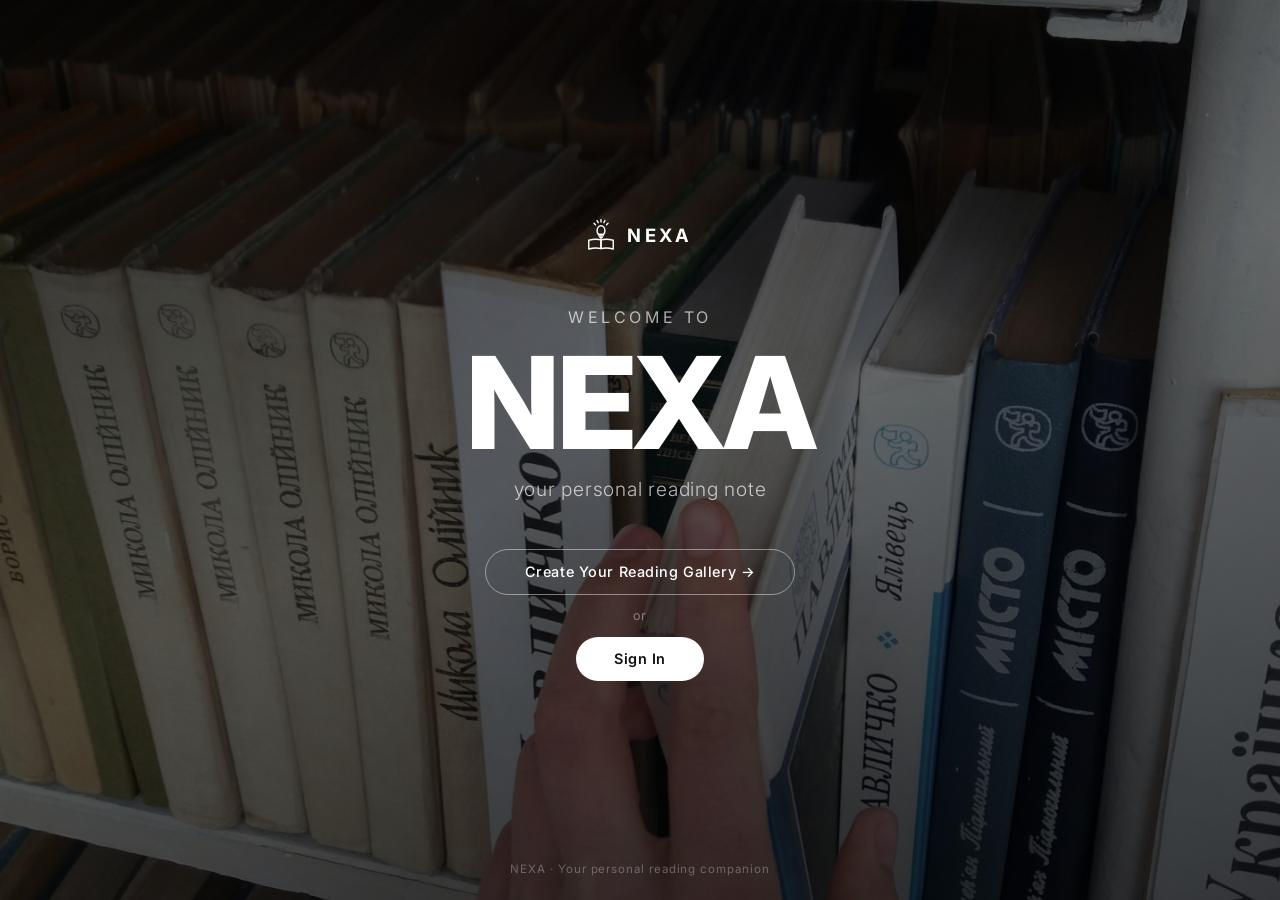
==== index.html @ 1bd80262 "Add files via upload" ====
<!DOCTYPE html>
<html lang="en">
<head>
  <meta charset="UTF-8">
  <meta name="viewport" content="width=device-width, initial-scale=1.0">
  <title>NEXA — Your Personal Reading Note</title>
  <link rel="preconnect" href="https://fonts.googleapis.com">
  <link rel="preconnect" href="https://fonts.gstatic.com" crossorigin>
  <link href="https://fonts.googleapis.com/css2?family=Inter:wght@300;400;500;600;700;800&family=Noto+Sans+SC:wght@300;400;500;700&display=swap" rel="stylesheet">
  <link rel="stylesheet" href="landing.css">
</head>
<body class="landing-page">

  <!-- Background -->
  <div class="l-bg">
    <img src="bookshelf.jpg" alt="" class="l-bg-img" onerror="this.style.display='none'">
    <div class="l-bg-overlay"></div>
  </div>

  <!-- Content -->
  <div class="l-content">

    <!-- Logo -->
    <div class="l-logo">
      <svg width="28" height="32" viewBox="0 0 32 36" fill="none" stroke="currentColor" stroke-width="1.6" stroke-linecap="round" stroke-linejoin="round">
        <line x1="16" y1="0.5" x2="16" y2="3"/>
        <line x1="20.5" y1="1.5" x2="19.2" y2="3.8"/>
        <line x1="11.5" y1="1.5" x2="12.8" y2="3.8"/>
        <line x1="24" y1="4.5" x2="22.3" y2="6.2"/>
        <line x1="8" y1="4.5" x2="9.7" y2="6.2"/>
        <path d="M11.5 13.5 C11.5 10 13.5 7.5 16 7.5 C18.5 7.5 20.5 10 20.5 13.5 C20.5 15.2 19.6 16.6 18.8 17.5 L13.2 17.5 C12.4 16.6 11.5 15.2 11.5 13.5 Z"/>
        <line x1="13" y1="17.5" x2="19" y2="17.5"/>
        <line x1="13.5" y1="19" x2="18.5" y2="19"/>
        <line x1="14.5" y1="20.5" x2="17.5" y2="20.5"/>
        <line x1="16" y1="20.5" x2="16" y2="23.5"/>
        <path d="M16 23.5 C13 22.8 7.5 22.5 2 24 L2 34 C7.5 32.5 13 32.8 16 33.5 Z"/>
        <path d="M16 23.5 C19 22.8 24.5 22.5 30 24 L30 34 C24.5 32.5 19 32.8 16 33.5 Z"/>
      </svg>
      <span class="l-logo-text">NEXA</span>
    </div>

    <!-- Hero -->
    <div class="l-hero">
      <p class="l-welcome">Welcome to</p>
      <h1 class="l-title">NEXA</h1>
      <p class="l-tagline">your personal reading note</p>
    </div>

    <!-- CTA -->
    <div class="l-cta">
      <a href="signup.html" class="l-btn-secondary">Create Your Reading Gallery →</a>
      <span class="l-divider">or</span>
      <a href="login.html" class="l-btn-primary">Sign In</a>
    </div>

  </div>

  <!-- Footer -->
  <p class="l-footer">NEXA · Your personal reading companion</p>

</body>
</html>
---- landing.css ----
/* ── Landing page ─────────────────────────────────────────────────────────── */

*, *::before, *::after { box-sizing: border-box; margin: 0; padding: 0; }

body.landing-page {
  font-family: 'Inter', 'Noto Sans SC', -apple-system, BlinkMacSystemFont, sans-serif;
  min-height: 100dvh;
  background: #0a0a0a;
  overflow-x: hidden;
}

/* ── Background ─────────────────────────────────────────────────────────────── */
.l-bg {
  position: fixed; inset: 0; z-index: 0;
  overflow: hidden;
}
.l-bg-img {
  width: 100%; height: 100%;
  object-fit: cover;
  transform-origin: center center;
  animation: kenBurns 24s ease-out both;
}
.l-bg-overlay {
  position: absolute; inset: 0;
  background: linear-gradient(
    160deg,
    rgba(0,0,0,.72) 0%,
    rgba(0,0,0,.55) 50%,
    rgba(0,0,0,.75) 100%
  );
}

@keyframes kenBurns {
  from { transform: scale(1); }
  to   { transform: scale(1.08); }
}

/* ── Content wrapper ─────────────────────────────────────────────────────── */
.l-content {
  position: relative; z-index: 1;
  min-height: 100dvh;
  display: flex;
  flex-direction: column;
  align-items: center;
  justify-content: center;
  padding: 2rem 1.5rem;
  text-align: center;
  color: #fff;
}

/* ── Logo ─────────────────────────────────────────────────────────────────── */
.l-logo {
  display: flex;
  align-items: center;
  gap: .75rem;
  margin-bottom: 3.5rem;
  opacity: 0;
  animation: fadeUp .7s ease both;
  animation-delay: .1s;
}
.l-logo svg { color: #fff; }
.l-logo-text {
  font-size: 1.15rem;
  font-weight: 700;
  letter-spacing: .18em;
  text-transform: uppercase;
  color: #fff;
}

/* ── Hero text ───────────────────────────────────────────────────────────── */
.l-hero { margin-bottom: 3rem; }

.l-welcome {
  font-size: clamp(.8rem, 2vw, 1rem);
  font-weight: 400;
  letter-spacing: .22em;
  text-transform: uppercase;
  color: rgba(255,255,255,.65);
  margin-bottom: .75rem;
  opacity: 0;
  animation: fadeUp .8s ease both;
  animation-delay: .45s;
}

.l-title {
  font-size: clamp(3.5rem, 12vw, 8rem);
  font-weight: 800;
  letter-spacing: -.02em;
  line-height: 1;
  color: #fff;
  margin-bottom: .6rem;
  opacity: 0;
  animation: fadeUp .9s ease both;
  animation-delay: .9s;
}

.l-tagline {
  font-size: clamp(.9rem, 2.5vw, 1.2rem);
  font-weight: 300;
  color: rgba(255,255,255,.7);
  letter-spacing: .04em;
  opacity: 0;
  animation: fadeUp .8s ease both;
  animation-delay: 1.4s;
}

/* ── CTA buttons ─────────────────────────────────────────────────────────── */
.l-cta {
  display: flex;
  flex-direction: column;
  align-items: center;
  gap: .85rem;
  opacity: 0;
  animation: fadeUp .8s ease both;
  animation-delay: 1.9s;
}

.l-btn-primary {
  display: inline-block;
  padding: .85rem 2.4rem;
  background: #fff;
  color: #111;
  font-size: .9rem;
  font-weight: 600;
  letter-spacing: .04em;
  text-decoration: none;
  border-radius: 999px;
  border: none;
  cursor: pointer;
  transition: background .2s, transform .15s;
}
.l-btn-primary:hover {
  background: #e8e8e8;
  transform: translateY(-2px);
}

.l-btn-secondary {
  display: inline-block;
  padding: .85rem 2.4rem;
  background: transparent;
  color: #fff;
  font-size: .9rem;
  font-weight: 500;
  letter-spacing: .04em;
  text-decoration: none;
  border-radius: 999px;
  border: 1.5px solid rgba(255,255,255,.45);
  cursor: pointer;
  transition: border-color .2s, background .2s, transform .15s;
}
.l-btn-secondary:hover {
  border-color: rgba(255,255,255,.85);
  background: rgba(255,255,255,.08);
  transform: translateY(-2px);
}

.l-divider {
  color: rgba(255,255,255,.4);
  font-size: .78rem;
  letter-spacing: .1em;
}

/* ── Footer ──────────────────────────────────────────────────────────────── */
.l-footer {
  position: fixed;
  bottom: 1.5rem;
  left: 0; right: 0;
  text-align: center;
  color: rgba(255,255,255,.3);
  font-size: .72rem;
  letter-spacing: .08em;
  z-index: 1;
  opacity: 0;
  animation: fadeIn .6s ease both;
  animation-delay: 2.6s;
}

/* ── Auth pages ──────────────────────────────────────────────────────────── */
body.auth-page {
  font-family: 'Inter', 'Noto Sans SC', -apple-system, BlinkMacSystemFont, sans-serif;
  min-height: 100dvh;
  background: #0a0a0a;
  display: flex;
  align-items: center;
  justify-content: center;
  padding: 2rem 1rem;
}
body.auth-page .l-bg { position: fixed; inset: 0; z-index: 0; }

.auth-card {
  position: relative; z-index: 1;
  background: rgba(255,255,255,.06);
  backdrop-filter: blur(20px);
  -webkit-backdrop-filter: blur(20px);
  border: 1px solid rgba(255,255,255,.12);
  border-radius: 1.25rem;
  padding: 2.5rem 2rem;
  width: 100%;
  max-width: 400px;
  color: #fff;
  opacity: 0;
  animation: fadeUp .6s ease both;
  animation-delay: .1s;
}

.auth-logo {
  display: flex;
  align-items: center;
  gap: .6rem;
  margin-bottom: 1.75rem;
}
.auth-logo-text {
  font-size: 1rem;
  font-weight: 700;
  letter-spacing: .18em;
  text-transform: uppercase;
}
.auth-back {
  display: inline-flex;
  align-items: center;
  gap: .35rem;
  color: rgba(255,255,255,.5);
  font-size: .78rem;
  text-decoration: none;
  margin-bottom: 1.75rem;
  transition: color .2s;
}
.auth-back:hover { color: rgba(255,255,255,.9); }

.auth-title {
  font-size: 1.55rem;
  font-weight: 700;
  margin-bottom: .4rem;
  letter-spacing: -.02em;
}
.auth-sub {
  font-size: .85rem;
  color: rgba(255,255,255,.5);
  margin-bottom: 2rem;
  line-height: 1.5;
}

.auth-form { display: flex; flex-direction: column; gap: 1rem; }

.auth-field label {
  display: block;
  font-size: .75rem;
  font-weight: 600;
  letter-spacing: .08em;
  text-transform: uppercase;
  color: rgba(255,255,255,.5);
  margin-bottom: .4rem;
}
.auth-field input {
  width: 100%;
  padding: .75rem 1rem;
  background: rgba(255,255,255,.07);
  border: 1px solid rgba(255,255,255,.14);
  border-radius: .6rem;
  color: #fff;
  font-size: .9rem;
  font-family: inherit;
  outline: none;
  transition: border-color .2s, background .2s;
}
.auth-field input:focus {
  border-color: rgba(255,255,255,.45);
  background: rgba(255,255,255,.1);
}
.auth-field input::placeholder { color: rgba(255,255,255,.25); }

.auth-error {
  font-size: .82rem;
  color: #f87171;
  min-height: 1.2em;
  margin-top: -.25rem;
}

.auth-submit {
  width: 100%;
  padding: .85rem;
  margin-top: .5rem;
  background: #fff;
  color: #111;
  font-size: .9rem;
  font-weight: 700;
  letter-spacing: .04em;
  border: none;
  border-radius: .6rem;
  cursor: pointer;
  transition: background .2s, transform .15s;
}
.auth-submit:hover:not(:disabled) { background: #e8e8e8; transform: translateY(-1px); }
.auth-submit:disabled { opacity: .5; cursor: not-allowed; }

.auth-switch {
  text-align: center;
  font-size: .82rem;
  color: rgba(255,255,255,.45);
  margin-top: 1rem;
}
.auth-switch a {
  color: rgba(255,255,255,.9);
  text-decoration: none;
  font-weight: 600;
}
.auth-switch a:hover { text-decoration: underline; }

/* ── Shared animations ───────────────────────────────────────────────────── */
@keyframes fadeUp {
  from { opacity: 0; transform: translateY(22px); }
  to   { opacity: 1; transform: translateY(0); }
}
@keyframes fadeIn {
  from { opacity: 0; }
  to   { opacity: 1; }
}

/* ── Responsive ──────────────────────────────────────────────────────────── */
@media (max-width: 480px) {
  .l-content { padding: 1.5rem 1.25rem; }
  .l-logo { margin-bottom: 2.5rem; }
  .l-hero { margin-bottom: 2rem; }
  .l-cta { width: 100%; }
  .l-btn-primary, .l-btn-secondary { width: 100%; text-align: center; padding: .8rem 1.5rem; }
  .auth-card { padding: 1.75rem 1.25rem; margin: 0 .5rem; }
  .auth-title { font-size: 1.35rem; }
  .auth-field input { font-size: .875rem; padding: .7rem .875rem; }
  .auth-submit { padding: .8rem; font-size: .875rem; }
}

@media (max-width: 360px) {
  .auth-card { padding: 1.5rem 1rem; margin: 0 .25rem; }
  .l-title { font-size: clamp(3rem, 18vw, 4rem); }
}
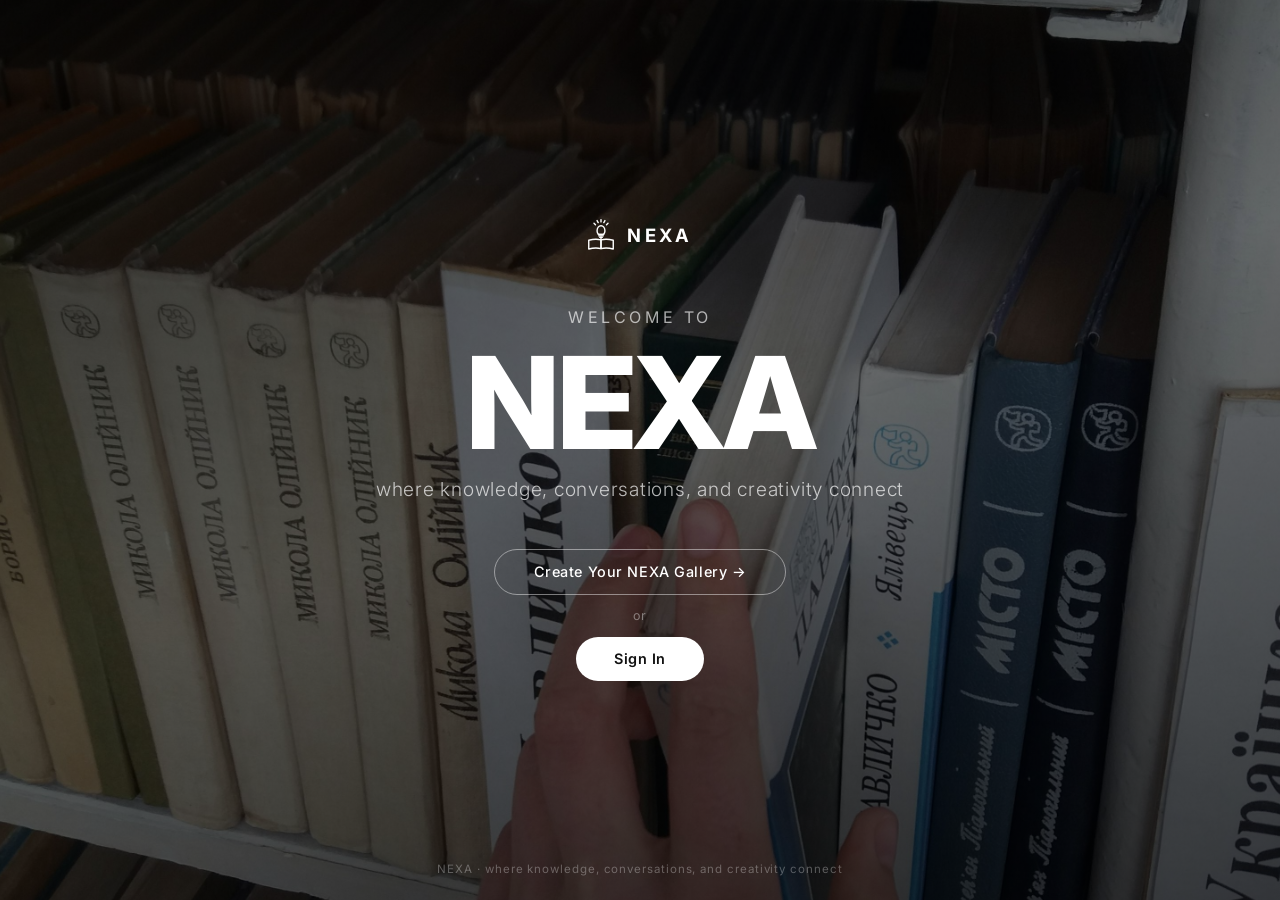
==== commit 49fd407b: "Add Vercel Analytics" ====
--- a/index.html
+++ b/index.html
@@ -3,7 +3,7 @@
 <head>
   <meta charset="UTF-8">
   <meta name="viewport" content="width=device-width, initial-scale=1.0">
-  <title>NEXA — Your Personal Reading Note</title>
+  <title>NEXA — Where Knowledge, Conversations & Creativity Connect</title>
   <link rel="preconnect" href="https://fonts.googleapis.com">
   <link rel="preconnect" href="https://fonts.gstatic.com" crossorigin>
   <link href="https://fonts.googleapis.com/css2?family=Inter:wght@300;400;500;600;700;800&family=Noto+Sans+SC:wght@300;400;500;700&display=swap" rel="stylesheet">
@@ -43,12 +43,12 @@
     <div class="l-hero">
       <p class="l-welcome">Welcome to</p>
       <h1 class="l-title">NEXA</h1>
-      <p class="l-tagline">your personal reading note</p>
+      <p class="l-tagline">where knowledge, conversations, and creativity connect</p>
     </div>
 
     <!-- CTA -->
     <div class="l-cta">
-      <a href="signup.html" class="l-btn-secondary">Create Your Reading Gallery →</a>
+      <a href="signup.html" class="l-btn-secondary">Create Your NEXA Gallery →</a>
       <span class="l-divider">or</span>
       <a href="login.html" class="l-btn-primary">Sign In</a>
     </div>
@@ -56,7 +56,8 @@
   </div>
 
   <!-- Footer -->
-  <p class="l-footer">NEXA · Your personal reading companion</p>
+  <p class="l-footer">NEXA · where knowledge, conversations, and creativity connect</p>
 
+  <script defer src="/_vercel/insights/script.js"></script>
 </body>
 </html>
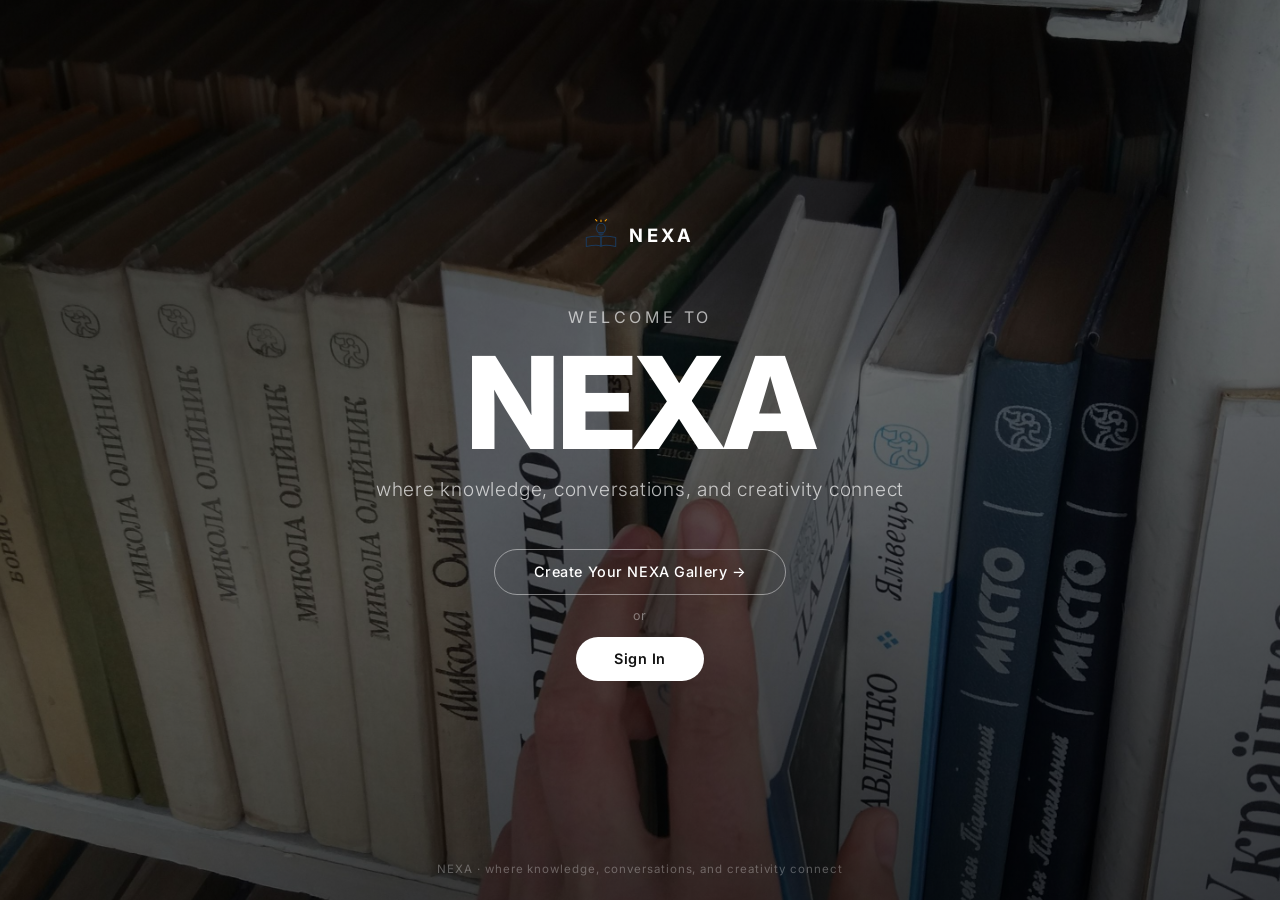
==== commit 0ef18e27: "Update logo to book+lightbulb, add favicon" ====
--- a/index.html
+++ b/index.html
@@ -8,6 +8,7 @@
   <link rel="preconnect" href="https://fonts.gstatic.com" crossorigin>
   <link href="https://fonts.googleapis.com/css2?family=Inter:wght@300;400;500;600;700;800&family=Noto+Sans+SC:wght@300;400;500;700&display=swap" rel="stylesheet">
   <link rel="stylesheet" href="landing.css">
+  <link rel="icon" href="favicon.svg" type="image/svg+xml">
 </head>
 <body class="landing-page">
 
@@ -22,19 +23,16 @@
 
     <!-- Logo -->
     <div class="l-logo">
-      <svg width="28" height="32" viewBox="0 0 32 36" fill="none" stroke="currentColor" stroke-width="1.6" stroke-linecap="round" stroke-linejoin="round">
-        <line x1="16" y1="0.5" x2="16" y2="3"/>
-        <line x1="20.5" y1="1.5" x2="19.2" y2="3.8"/>
-        <line x1="11.5" y1="1.5" x2="12.8" y2="3.8"/>
-        <line x1="24" y1="4.5" x2="22.3" y2="6.2"/>
-        <line x1="8" y1="4.5" x2="9.7" y2="6.2"/>
-        <path d="M11.5 13.5 C11.5 10 13.5 7.5 16 7.5 C18.5 7.5 20.5 10 20.5 13.5 C20.5 15.2 19.6 16.6 18.8 17.5 L13.2 17.5 C12.4 16.6 11.5 15.2 11.5 13.5 Z"/>
-        <line x1="13" y1="17.5" x2="19" y2="17.5"/>
-        <line x1="13.5" y1="19" x2="18.5" y2="19"/>
-        <line x1="14.5" y1="20.5" x2="17.5" y2="20.5"/>
-        <line x1="16" y1="20.5" x2="16" y2="23.5"/>
-        <path d="M16 23.5 C13 22.8 7.5 22.5 2 24 L2 34 C7.5 32.5 13 32.8 16 33.5 Z"/>
-        <path d="M16 23.5 C19 22.8 24.5 22.5 30 24 L30 34 C24.5 32.5 19 32.8 16 33.5 Z"/>
+      <svg width="32" height="32" viewBox="0 0 100 100" fill="none" stroke-linecap="round" stroke-linejoin="round">
+        <line x1="50" y1="3" x2="50" y2="8" stroke="#F59E0B" stroke-width="3.5"/>
+        <line x1="63" y1="6" x2="67" y2="2" stroke="#F59E0B" stroke-width="3.5"/>
+        <line x1="37" y1="6" x2="33" y2="2" stroke="#F59E0B" stroke-width="3.5"/>
+        <path d="M36 30 C36 20 42 13 50 13 C58 13 64 20 64 30 C64 36 61 40 58 43 L42 43 C39 40 36 36 36 30 Z" stroke="#1B3A5C" stroke-width="3.2"/>
+        <line x1="42" y1="43" x2="58" y2="43" stroke="#1B3A5C" stroke-width="3.2"/>
+        <line x1="44" y1="48" x2="56" y2="48" stroke="#1B3A5C" stroke-width="3.2"/>
+        <line x1="47" y1="53" x2="53" y2="53" stroke="#1B3A5C" stroke-width="3.2"/>
+        <path d="M50 57 C44 54 28 53 4 58 L4 86 C28 81 44 82 50 85 Z" stroke="#1B3A5C" stroke-width="3.2"/>
+        <path d="M50 57 C56 54 72 53 96 58 L96 86 C72 81 56 82 50 85 Z" stroke="#1B3A5C" stroke-width="3.2"/>
       </svg>
       <span class="l-logo-text">NEXA</span>
     </div>
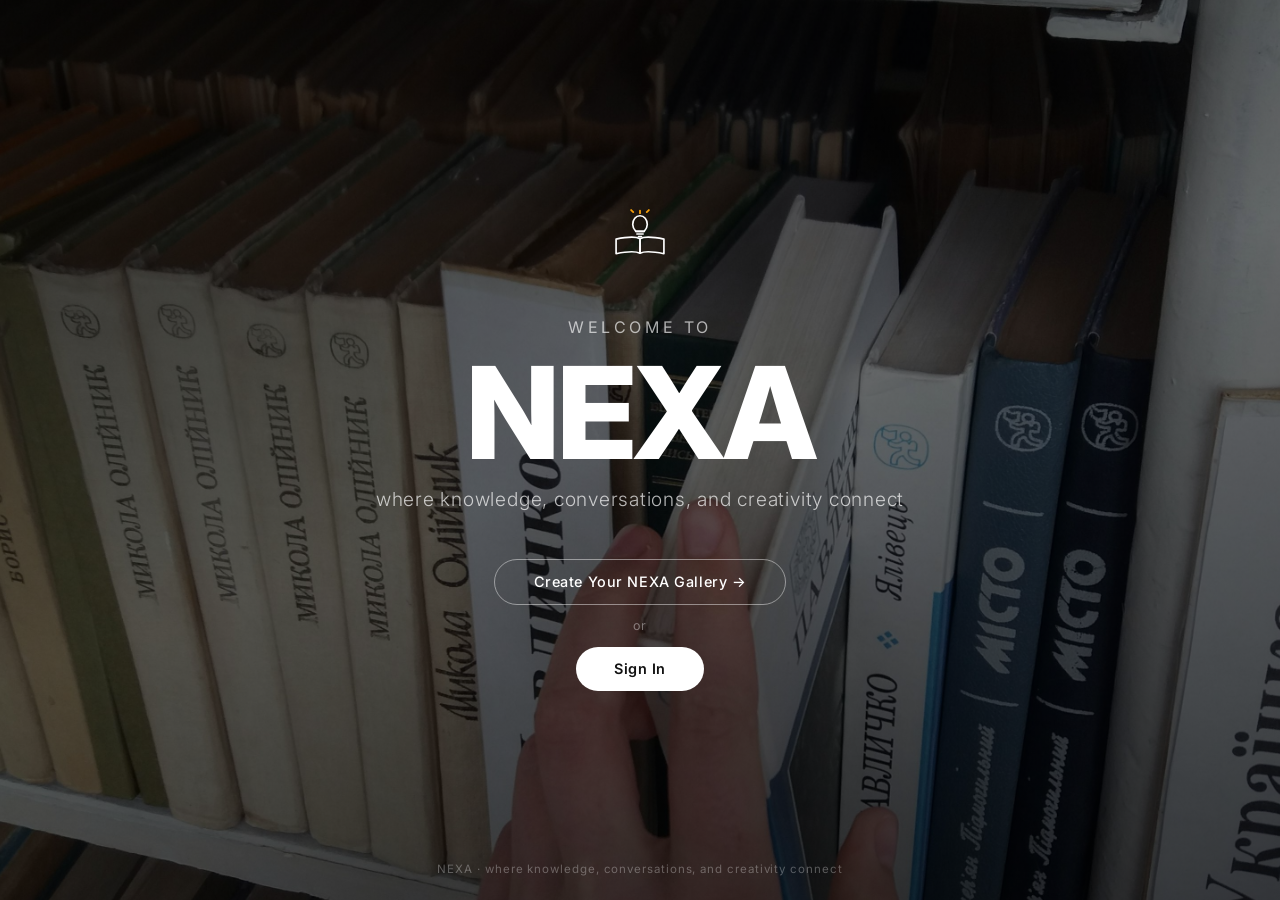
==== commit af704d14: "Landing page logo white, remove text" ====
--- a/index.html
+++ b/index.html
@@ -23,18 +23,17 @@
 
     <!-- Logo -->
     <div class="l-logo">
-      <svg width="32" height="32" viewBox="0 0 100 100" fill="none" stroke-linecap="round" stroke-linejoin="round">
+      <svg width="52" height="52" viewBox="0 0 100 100" fill="none" stroke-linecap="round" stroke-linejoin="round">
         <line x1="50" y1="3" x2="50" y2="8" stroke="#F59E0B" stroke-width="3.5"/>
         <line x1="63" y1="6" x2="67" y2="2" stroke="#F59E0B" stroke-width="3.5"/>
         <line x1="37" y1="6" x2="33" y2="2" stroke="#F59E0B" stroke-width="3.5"/>
-        <path d="M36 30 C36 20 42 13 50 13 C58 13 64 20 64 30 C64 36 61 40 58 43 L42 43 C39 40 36 36 36 30 Z" stroke="#1B3A5C" stroke-width="3.2"/>
-        <line x1="42" y1="43" x2="58" y2="43" stroke="#1B3A5C" stroke-width="3.2"/>
-        <line x1="44" y1="48" x2="56" y2="48" stroke="#1B3A5C" stroke-width="3.2"/>
-        <line x1="47" y1="53" x2="53" y2="53" stroke="#1B3A5C" stroke-width="3.2"/>
-        <path d="M50 57 C44 54 28 53 4 58 L4 86 C28 81 44 82 50 85 Z" stroke="#1B3A5C" stroke-width="3.2"/>
-        <path d="M50 57 C56 54 72 53 96 58 L96 86 C72 81 56 82 50 85 Z" stroke="#1B3A5C" stroke-width="3.2"/>
+        <path d="M36 30 C36 20 42 13 50 13 C58 13 64 20 64 30 C64 36 61 40 58 43 L42 43 C39 40 36 36 36 30 Z" stroke="white" stroke-width="3.2"/>
+        <line x1="42" y1="43" x2="58" y2="43" stroke="white" stroke-width="3.2"/>
+        <line x1="44" y1="48" x2="56" y2="48" stroke="white" stroke-width="3.2"/>
+        <line x1="47" y1="53" x2="53" y2="53" stroke="white" stroke-width="3.2"/>
+        <path d="M50 57 C44 54 28 53 4 58 L4 86 C28 81 44 82 50 85 Z" stroke="white" stroke-width="3.2"/>
+        <path d="M50 57 C56 54 72 53 96 58 L96 86 C72 81 56 82 50 85 Z" stroke="white" stroke-width="3.2"/>
       </svg>
-      <span class="l-logo-text">NEXA</span>
     </div>
 
     <!-- Hero -->
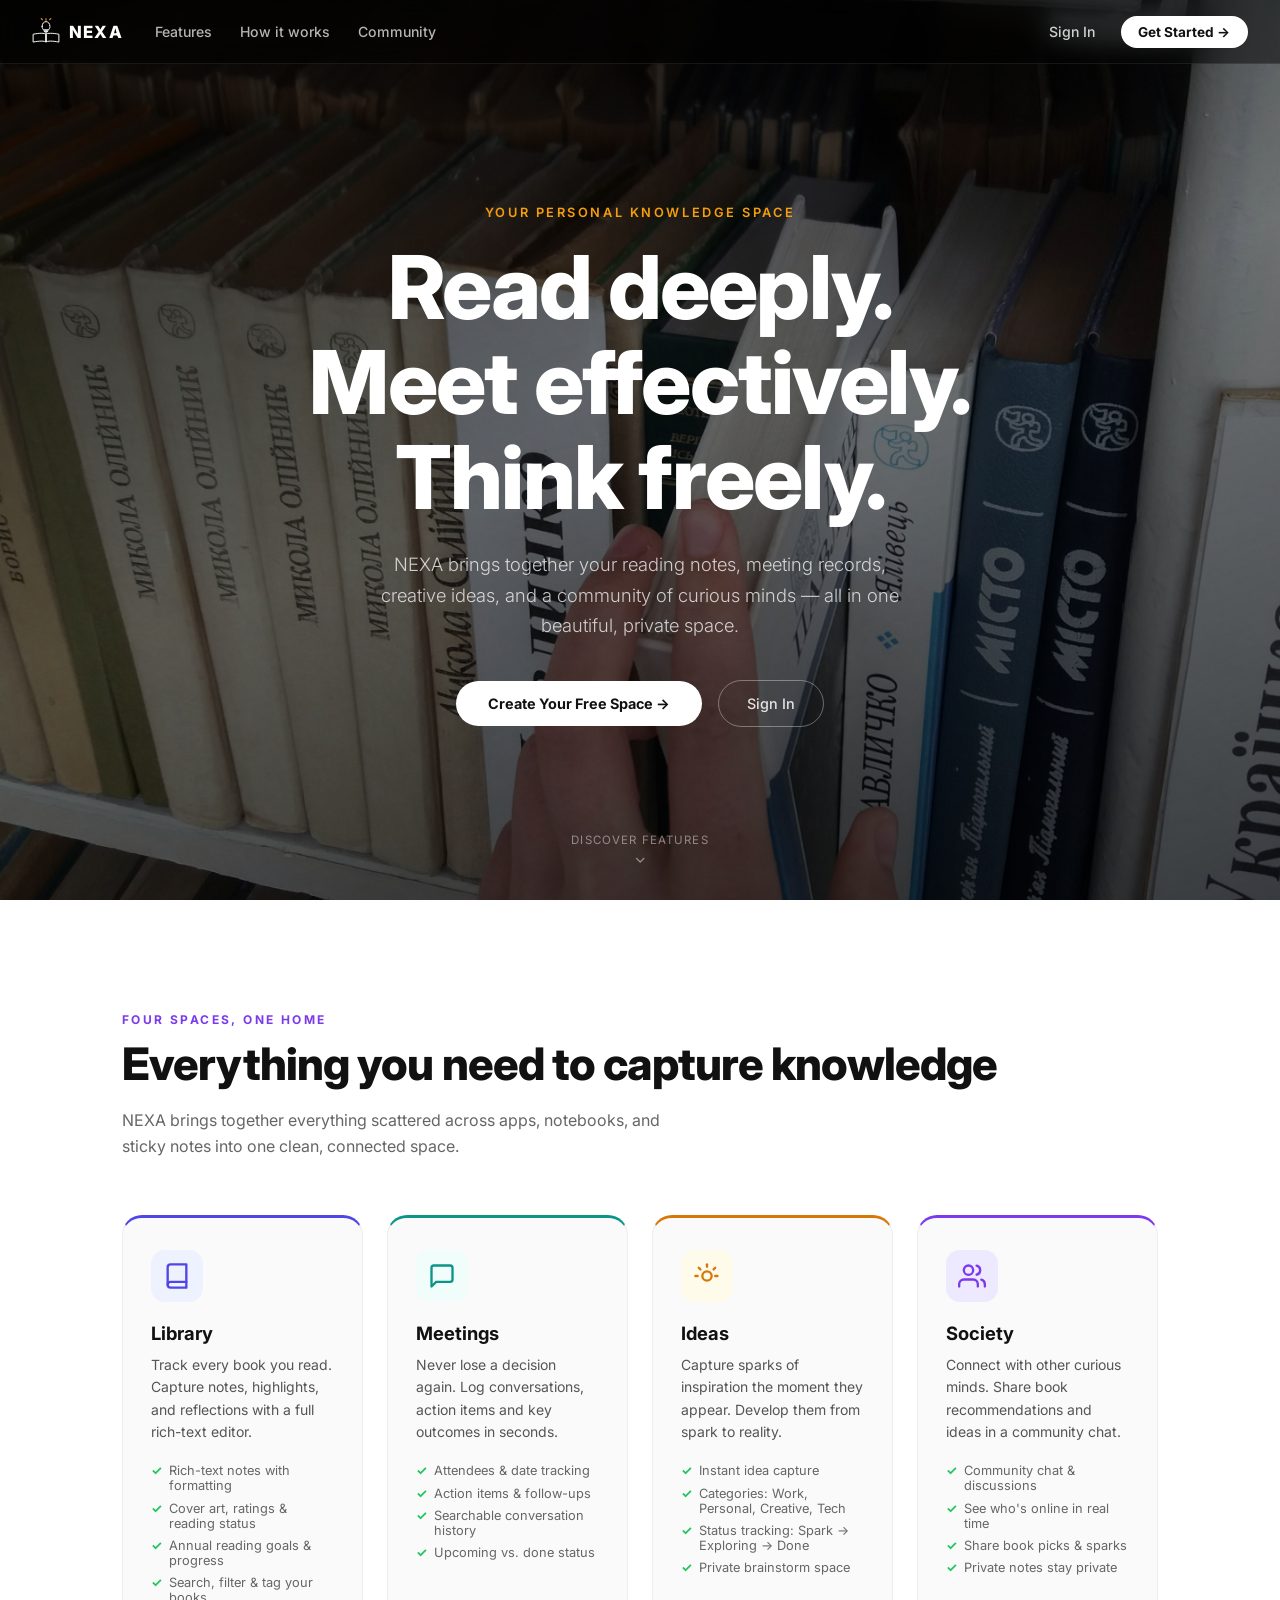
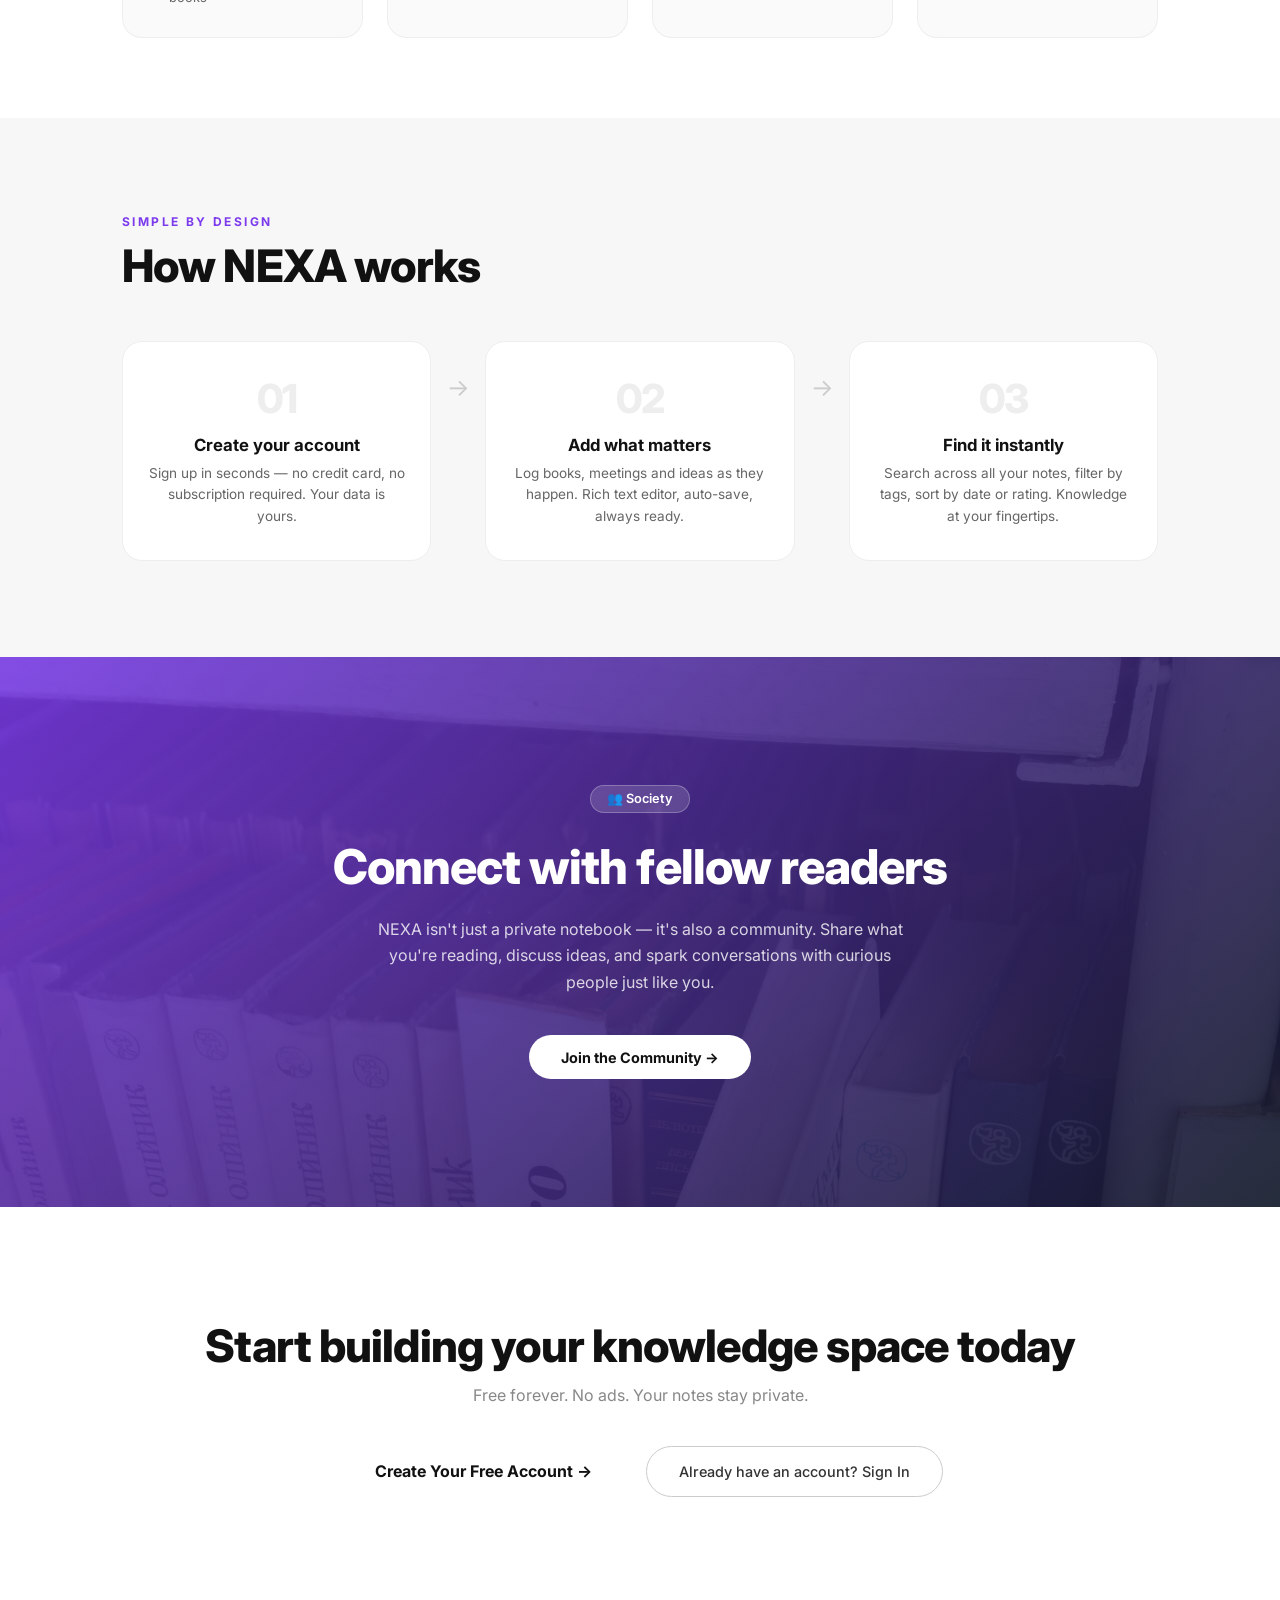
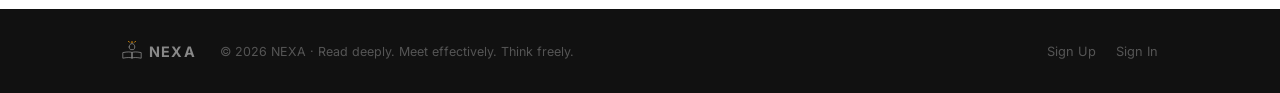
==== commit bf56a052: "Redesign landing page, remove Bin from nav, add user dropdown & account page - Landing page: full ma" ====
--- a/index.html
+++ b/index.html
@@ -3,58 +3,224 @@
 <head>
   <meta charset="UTF-8">
   <meta name="viewport" content="width=device-width, initial-scale=1.0">
-  <title>NEXA — Where Knowledge, Conversations & Creativity Connect</title>
+  <title>NEXA — Read deeply. Meet effectively. Think freely.</title>
   <link rel="preconnect" href="https://fonts.googleapis.com">
   <link rel="preconnect" href="https://fonts.gstatic.com" crossorigin>
   <link href="https://fonts.googleapis.com/css2?family=Inter:wght@300;400;500;600;700;800&family=Noto+Sans+SC:wght@300;400;500;700&display=swap" rel="stylesheet">
   <link rel="stylesheet" href="landing.css">
   <link rel="icon" href="favicon.svg" type="image/svg+xml">
 </head>
-<body class="landing-page">
-
-  <!-- Background -->
-  <div class="l-bg">
-    <img src="bookshelf.jpg" alt="" class="l-bg-img" onerror="this.style.display='none'">
-    <div class="l-bg-overlay"></div>
-  </div>
-
-  <!-- Content -->
-  <div class="l-content">
-
-    <!-- Logo -->
-    <div class="l-logo">
-      <svg width="52" height="52" viewBox="0 0 100 100" fill="none" stroke-linecap="round" stroke-linejoin="round">
-        <line x1="50" y1="3" x2="50" y2="8" stroke="#F59E0B" stroke-width="3.5"/>
-        <line x1="63" y1="6" x2="67" y2="2" stroke="#F59E0B" stroke-width="3.5"/>
-        <line x1="37" y1="6" x2="33" y2="2" stroke="#F59E0B" stroke-width="3.5"/>
-        <path d="M36 30 C36 20 42 13 50 13 C58 13 64 20 64 30 C64 36 61 40 58 43 L42 43 C39 40 36 36 36 30 Z" stroke="white" stroke-width="3.2"/>
-        <line x1="42" y1="43" x2="58" y2="43" stroke="white" stroke-width="3.2"/>
-        <line x1="44" y1="48" x2="56" y2="48" stroke="white" stroke-width="3.2"/>
-        <line x1="47" y1="53" x2="53" y2="53" stroke="white" stroke-width="3.2"/>
-        <path d="M50 57 C44 54 28 53 4 58 L4 86 C28 81 44 82 50 85 Z" stroke="white" stroke-width="3.2"/>
-        <path d="M50 57 C56 54 72 53 96 58 L96 86 C72 81 56 82 50 85 Z" stroke="white" stroke-width="3.2"/>
+<body class="landing-page marketing-page">
+
+  <!-- ── TOP NAV ── -->
+  <nav class="mkt-nav">
+    <a href="index.html" class="mkt-nav-logo">
+      <svg width="28" height="28" viewBox="0 0 100 100" fill="none" stroke-linecap="round" stroke-linejoin="round">
+        <line x1="50" y1="3" x2="50" y2="8" stroke="#F59E0B" stroke-width="4"/>
+        <line x1="63" y1="6" x2="67" y2="2" stroke="#F59E0B" stroke-width="4"/>
+        <line x1="37" y1="6" x2="33" y2="2" stroke="#F59E0B" stroke-width="4"/>
+        <path d="M36 30 C36 20 42 13 50 13 C58 13 64 20 64 30 C64 36 61 40 58 43 L42 43 C39 40 36 36 36 30 Z" stroke="white" stroke-width="3.5"/>
+        <line x1="42" y1="43" x2="58" y2="43" stroke="white" stroke-width="3.5"/>
+        <line x1="44" y1="48" x2="56" y2="48" stroke="white" stroke-width="3.5"/>
+        <line x1="47" y1="53" x2="53" y2="53" stroke="white" stroke-width="3.5"/>
+        <path d="M50 57 C44 54 28 53 4 58 L4 86 C28 81 44 82 50 85 Z" stroke="white" stroke-width="3.5"/>
+        <path d="M50 57 C56 54 72 53 96 58 L96 86 C72 81 56 82 50 85 Z" stroke="white" stroke-width="3.5"/>
       </svg>
-    </div>
-
-    <!-- Hero -->
-    <div class="l-hero">
-      <p class="l-welcome">Welcome to</p>
-      <h1 class="l-title">NEXA</h1>
-      <p class="l-tagline">where knowledge, conversations, and creativity connect</p>
-    </div>
-
-    <!-- CTA -->
-    <div class="l-cta">
-      <a href="signup.html" class="l-btn-secondary">Create Your NEXA Gallery →</a>
-      <span class="l-divider">or</span>
-      <a href="login.html" class="l-btn-primary">Sign In</a>
-    </div>
-
-  </div>
-
-  <!-- Footer -->
-  <p class="l-footer">NEXA · where knowledge, conversations, and creativity connect</p>
+      <span>NEXA</span>
+    </a>
+    <div class="mkt-nav-links">
+      <a href="#features">Features</a>
+      <a href="#how">How it works</a>
+      <a href="#community">Community</a>
+    </div>
+    <div class="mkt-nav-auth">
+      <a href="login.html" class="mkt-signin-btn">Sign In</a>
+      <a href="signup.html" class="mkt-start-btn">Get Started →</a>
+    </div>
+    <!-- Mobile hamburger -->
+    <button class="mkt-hamburger" id="mktHamburger" aria-label="Menu">
+      <span></span><span></span><span></span>
+    </button>
+  </nav>
+
+  <!-- ── HERO ── -->
+  <section class="mkt-hero">
+    <div class="l-bg">
+      <img src="bookshelf.jpg" alt="" class="l-bg-img" onerror="this.style.display='none'">
+      <div class="l-bg-overlay mkt-hero-overlay"></div>
+    </div>
+    <div class="mkt-hero-content">
+      <p class="mkt-hero-eyebrow">Your personal knowledge space</p>
+      <h1 class="mkt-hero-title">Read deeply.<br>Meet effectively.<br>Think freely.</h1>
+      <p class="mkt-hero-sub">NEXA brings together your reading notes, meeting records, creative ideas, and a community of curious minds — all in one beautiful, private space.</p>
+      <div class="mkt-hero-cta">
+        <a href="signup.html" class="mkt-btn-primary">Create Your Free Space →</a>
+        <a href="login.html" class="mkt-btn-ghost">Sign In</a>
+      </div>
+    </div>
+    <div class="mkt-hero-scroll">
+      <span>Discover features</span>
+      <svg width="16" height="16" viewBox="0 0 24 24" fill="none" stroke="currentColor" stroke-width="2"><polyline points="6 9 12 15 18 9"/></svg>
+    </div>
+  </section>
+
+  <!-- ── FEATURES ── -->
+  <section class="mkt-features" id="features">
+    <div class="mkt-container">
+      <p class="mkt-section-eyebrow">Four spaces, one home</p>
+      <h2 class="mkt-section-title">Everything you need to capture knowledge</h2>
+      <p class="mkt-section-sub">NEXA brings together everything scattered across apps, notebooks, and sticky notes into one clean, connected space.</p>
+
+      <div class="mkt-features-grid">
+
+        <div class="mkt-feature-card fc-library">
+          <div class="fc-icon">
+            <svg width="28" height="28" viewBox="0 0 24 24" fill="none" stroke="currentColor" stroke-width="2" stroke-linecap="round" stroke-linejoin="round"><path d="M4 19.5A2.5 2.5 0 0 1 6.5 17H20"/><path d="M6.5 2H20v20H6.5A2.5 2.5 0 0 1 4 19.5v-15A2.5 2.5 0 0 1 6.5 2z"/></svg>
+          </div>
+          <h3>Library</h3>
+          <p>Track every book you read. Capture notes, highlights, and reflections with a full rich-text editor.</p>
+          <ul class="fc-list">
+            <li>Rich-text notes with formatting</li>
+            <li>Cover art, ratings & reading status</li>
+            <li>Annual reading goals & progress</li>
+            <li>Search, filter & tag your books</li>
+          </ul>
+        </div>
+
+        <div class="mkt-feature-card fc-meetings">
+          <div class="fc-icon">
+            <svg width="28" height="28" viewBox="0 0 24 24" fill="none" stroke="currentColor" stroke-width="2" stroke-linecap="round" stroke-linejoin="round"><path d="M21 15a2 2 0 0 1-2 2H7l-4 4V5a2 2 0 0 1 2-2h14a2 2 0 0 1 2 2z"/></svg>
+          </div>
+          <h3>Meetings</h3>
+          <p>Never lose a decision again. Log conversations, action items and key outcomes in seconds.</p>
+          <ul class="fc-list">
+            <li>Attendees & date tracking</li>
+            <li>Action items & follow-ups</li>
+            <li>Searchable conversation history</li>
+            <li>Upcoming vs. done status</li>
+          </ul>
+        </div>
+
+        <div class="mkt-feature-card fc-ideas">
+          <div class="fc-icon">
+            <svg width="28" height="28" viewBox="0 0 24 24" fill="none" stroke="currentColor" stroke-width="2" stroke-linecap="round" stroke-linejoin="round"><line x1="12" y1="2" x2="12" y2="4"/><circle cx="12" cy="12" r="4"/><line x1="19.07" y1="4.93" x2="17.66" y2="6.34"/><line x1="21" y1="12" x2="19" y2="12"/><line x1="4.93" y1="4.93" x2="6.34" y2="6.34"/><line x1="2" y1="12" x2="4" y2="12"/></svg>
+          </div>
+          <h3>Ideas</h3>
+          <p>Capture sparks of inspiration the moment they appear. Develop them from spark to reality.</p>
+          <ul class="fc-list">
+            <li>Instant idea capture</li>
+            <li>Categories: Work, Personal, Creative, Tech</li>
+            <li>Status tracking: Spark → Exploring → Done</li>
+            <li>Private brainstorm space</li>
+          </ul>
+        </div>
+
+        <div class="mkt-feature-card fc-society">
+          <div class="fc-icon">
+            <svg width="28" height="28" viewBox="0 0 24 24" fill="none" stroke="currentColor" stroke-width="2" stroke-linecap="round" stroke-linejoin="round"><path d="M17 21v-2a4 4 0 0 0-4-4H5a4 4 0 0 0-4 4v2"/><circle cx="9" cy="7" r="4"/><path d="M23 21v-2a4 4 0 0 0-3-3.87"/><path d="M16 3.13a4 4 0 0 1 0 7.75"/></svg>
+          </div>
+          <h3>Society</h3>
+          <p>Connect with other curious minds. Share book recommendations and ideas in a community chat.</p>
+          <ul class="fc-list">
+            <li>Community chat & discussions</li>
+            <li>See who's online in real time</li>
+            <li>Share book picks & sparks</li>
+            <li>Private notes stay private</li>
+          </ul>
+        </div>
+
+      </div>
+    </div>
+  </section>
+
+  <!-- ── HOW IT WORKS ── -->
+  <section class="mkt-how" id="how">
+    <div class="mkt-container">
+      <p class="mkt-section-eyebrow">Simple by design</p>
+      <h2 class="mkt-section-title">How NEXA works</h2>
+      <div class="mkt-steps">
+        <div class="mkt-step">
+          <div class="mkt-step-num">01</div>
+          <h3>Create your account</h3>
+          <p>Sign up in seconds — no credit card, no subscription required. Your data is yours.</p>
+        </div>
+        <div class="mkt-step-arrow">→</div>
+        <div class="mkt-step">
+          <div class="mkt-step-num">02</div>
+          <h3>Add what matters</h3>
+          <p>Log books, meetings and ideas as they happen. Rich text editor, auto-save, always ready.</p>
+        </div>
+        <div class="mkt-step-arrow">→</div>
+        <div class="mkt-step">
+          <div class="mkt-step-num">03</div>
+          <h3>Find it instantly</h3>
+          <p>Search across all your notes, filter by tags, sort by date or rating. Knowledge at your fingertips.</p>
+        </div>
+      </div>
+    </div>
+  </section>
+
+  <!-- ── COMMUNITY ── -->
+  <section class="mkt-community" id="community">
+    <div class="mkt-community-bg">
+      <img src="bookshelf.jpg" alt="" onerror="this.style.display='none'">
+      <div class="mkt-community-overlay"></div>
+    </div>
+    <div class="mkt-container mkt-community-content">
+      <div class="mkt-community-badge">👥 Society</div>
+      <h2>Connect with fellow readers</h2>
+      <p>NEXA isn't just a private notebook — it's also a community. Share what you're reading, discuss ideas, and spark conversations with curious people just like you.</p>
+      <a href="signup.html" class="mkt-btn-primary">Join the Community →</a>
+    </div>
+  </section>
+
+  <!-- ── FINAL CTA ── -->
+  <section class="mkt-final-cta">
+    <div class="mkt-container">
+      <h2>Start building your knowledge space today</h2>
+      <p>Free forever. No ads. Your notes stay private.</p>
+      <div class="mkt-final-cta-btns">
+        <a href="signup.html" class="mkt-btn-primary mkt-btn-large">Create Your Free Account →</a>
+        <a href="login.html" class="mkt-btn-outline">Already have an account? Sign In</a>
+      </div>
+    </div>
+  </section>
+
+  <!-- ── FOOTER ── -->
+  <footer class="mkt-footer">
+    <div class="mkt-container mkt-footer-inner">
+      <a href="index.html" class="mkt-footer-logo">
+        <svg width="20" height="20" viewBox="0 0 100 100" fill="none" stroke-linecap="round" stroke-linejoin="round">
+          <line x1="50" y1="3" x2="50" y2="8" stroke="#F59E0B" stroke-width="5"/>
+          <line x1="63" y1="6" x2="67" y2="2" stroke="#F59E0B" stroke-width="5"/>
+          <line x1="37" y1="6" x2="33" y2="2" stroke="#F59E0B" stroke-width="5"/>
+          <path d="M36 30 C36 20 42 13 50 13 C58 13 64 20 64 30 C64 36 61 40 58 43 L42 43 C39 40 36 36 36 30 Z" stroke="#888" stroke-width="4"/>
+          <path d="M50 57 C44 54 28 53 4 58 L4 86 C28 81 44 82 50 85 Z" stroke="#888" stroke-width="4"/>
+          <path d="M50 57 C56 54 72 53 96 58 L96 86 C72 81 56 82 50 85 Z" stroke="#888" stroke-width="4"/>
+        </svg>
+        <span>NEXA</span>
+      </a>
+      <p class="mkt-footer-copy">© 2026 NEXA · Read deeply. Meet effectively. Think freely.</p>
+      <div class="mkt-footer-links">
+        <a href="signup.html">Sign Up</a>
+        <a href="login.html">Sign In</a>
+      </div>
+    </div>
+  </footer>
 
   <script defer src="/_vercel/insights/script.js"></script>
+  <script>
+    // Smooth scroll for anchor links
+    document.querySelectorAll('a[href^="#"]').forEach(a => {
+      a.addEventListener('click', e => {
+        const target = document.querySelector(a.getAttribute('href'));
+        if (target) { e.preventDefault(); target.scrollIntoView({behavior:'smooth'}); }
+      });
+    });
+    // Hamburger toggle
+    document.getElementById('mktHamburger')?.addEventListener('click', () => {
+      document.querySelector('.mkt-nav').classList.toggle('open');
+    });
+  </script>
 </body>
 </html>
--- a/landing.css
+++ b/landing.css
@@ -333,3 +333,447 @@
   .auth-card { padding: 1.5rem 1rem; margin: 0 .25rem; }
   .l-title { font-size: clamp(3rem, 18vw, 4rem); }
 }
+
+/* ════════════════════════════════════════════════════════════════════════════
+   MARKETING / LANDING PAGE
+   ════════════════════════════════════════════════════════════════════════════ */
+body.marketing-page { background: #fff; overflow-x: hidden; }
+
+/* ── Top nav ── */
+.mkt-nav {
+  position: fixed;
+  top: 0; left: 0; right: 0;
+  z-index: 100;
+  display: flex;
+  align-items: center;
+  padding: 0 2rem;
+  height: 64px;
+  background: rgba(0,0,0,.45);
+  backdrop-filter: blur(14px);
+  -webkit-backdrop-filter: blur(14px);
+  border-bottom: 1px solid rgba(255,255,255,.08);
+  gap: 2rem;
+}
+.mkt-nav-logo {
+  display: flex;
+  align-items: center;
+  gap: .55rem;
+  text-decoration: none;
+  color: #fff;
+  font-weight: 800;
+  font-size: 1.05rem;
+  letter-spacing: .08em;
+  flex-shrink: 0;
+}
+.mkt-nav-links {
+  display: flex;
+  align-items: center;
+  gap: 1.75rem;
+  flex: 1;
+}
+.mkt-nav-links a {
+  color: rgba(255,255,255,.7);
+  text-decoration: none;
+  font-size: .88rem;
+  font-weight: 500;
+  transition: color .2s;
+}
+.mkt-nav-links a:hover { color: #fff; }
+.mkt-nav-auth {
+  display: flex;
+  align-items: center;
+  gap: .75rem;
+}
+.mkt-signin-btn {
+  color: rgba(255,255,255,.8);
+  text-decoration: none;
+  font-size: .88rem;
+  font-weight: 500;
+  padding: .45rem .85rem;
+  border-radius: 100px;
+  transition: background .2s, color .2s;
+}
+.mkt-signin-btn:hover { background: rgba(255,255,255,.1); color: #fff; }
+.mkt-start-btn {
+  background: #fff;
+  color: #111;
+  text-decoration: none;
+  font-size: .85rem;
+  font-weight: 700;
+  padding: .5rem 1.1rem;
+  border-radius: 100px;
+  transition: background .2s, transform .15s;
+}
+.mkt-start-btn:hover { background: #e8e8e8; transform: translateY(-1px); }
+.mkt-hamburger { display: none; }
+
+/* ── Hero ── */
+.mkt-hero {
+  position: relative;
+  min-height: 100dvh;
+  display: flex;
+  flex-direction: column;
+  align-items: center;
+  justify-content: center;
+  text-align: center;
+  color: #fff;
+  padding: 7rem 1.5rem 5rem;
+}
+.mkt-hero-overlay {
+  background: linear-gradient(160deg, rgba(0,0,0,.75) 0%, rgba(0,0,0,.5) 50%, rgba(0,0,0,.72) 100%) !important;
+}
+.mkt-hero-content { position: relative; z-index: 1; max-width: 760px; }
+.mkt-hero-eyebrow {
+  font-size: .8rem;
+  font-weight: 600;
+  letter-spacing: .2em;
+  text-transform: uppercase;
+  color: #F59E0B;
+  margin-bottom: 1.25rem;
+  opacity: 0;
+  animation: fadeUp .7s ease both .1s;
+}
+.mkt-hero-title {
+  font-size: clamp(2.8rem, 7vw, 5.5rem);
+  font-weight: 800;
+  line-height: 1.08;
+  letter-spacing: -.02em;
+  margin-bottom: 1.5rem;
+  opacity: 0;
+  animation: fadeUp .8s ease both .4s;
+}
+.mkt-hero-sub {
+  font-size: clamp(.95rem, 2.2vw, 1.15rem);
+  font-weight: 300;
+  color: rgba(255,255,255,.75);
+  line-height: 1.65;
+  max-width: 560px;
+  margin: 0 auto 2.5rem;
+  opacity: 0;
+  animation: fadeUp .8s ease both .85s;
+}
+.mkt-hero-cta {
+  display: flex;
+  align-items: center;
+  justify-content: center;
+  gap: 1rem;
+  flex-wrap: wrap;
+  opacity: 0;
+  animation: fadeUp .8s ease both 1.25s;
+}
+.mkt-btn-primary {
+  display: inline-block;
+  padding: .85rem 2rem;
+  background: #fff;
+  color: #111;
+  font-size: .9rem;
+  font-weight: 700;
+  text-decoration: none;
+  border-radius: 100px;
+  transition: background .2s, transform .15s;
+  border: none;
+  cursor: pointer;
+}
+.mkt-btn-primary:hover { background: #e8e8e8; transform: translateY(-2px); }
+.mkt-btn-large { padding: 1rem 2.4rem; font-size: 1rem; }
+.mkt-btn-ghost {
+  display: inline-block;
+  padding: .85rem 1.75rem;
+  background: transparent;
+  color: rgba(255,255,255,.85);
+  font-size: .9rem;
+  font-weight: 500;
+  text-decoration: none;
+  border-radius: 100px;
+  border: 1.5px solid rgba(255,255,255,.35);
+  transition: border-color .2s, background .2s, transform .15s;
+}
+.mkt-btn-ghost:hover { border-color: rgba(255,255,255,.8); background: rgba(255,255,255,.07); transform: translateY(-2px); }
+.mkt-btn-outline {
+  display: inline-block;
+  padding: 1rem 2rem;
+  background: transparent;
+  color: #333;
+  font-size: .9rem;
+  font-weight: 500;
+  text-decoration: none;
+  border-radius: 100px;
+  border: 1.5px solid #ccc;
+  transition: border-color .2s;
+}
+.mkt-btn-outline:hover { border-color: #999; }
+.mkt-hero-scroll {
+  position: absolute;
+  bottom: 2rem;
+  left: 50%;
+  transform: translateX(-50%);
+  z-index: 1;
+  display: flex;
+  flex-direction: column;
+  align-items: center;
+  gap: .3rem;
+  color: rgba(255,255,255,.45);
+  font-size: .72rem;
+  letter-spacing: .1em;
+  text-transform: uppercase;
+  animation: fadeIn 1s ease both 2.5s;
+  opacity: 0;
+}
+
+/* ── Shared section styles ── */
+.mkt-container { max-width: 1100px; margin: 0 auto; padding: 0 2rem; }
+.mkt-section-eyebrow {
+  font-size: .75rem;
+  font-weight: 700;
+  letter-spacing: .2em;
+  text-transform: uppercase;
+  color: #7C3AED;
+  margin-bottom: .75rem;
+}
+.mkt-section-title {
+  font-size: clamp(1.8rem, 4vw, 2.8rem);
+  font-weight: 800;
+  color: #111;
+  letter-spacing: -.02em;
+  margin-bottom: 1rem;
+  line-height: 1.15;
+}
+.mkt-section-sub {
+  font-size: 1rem;
+  color: #666;
+  line-height: 1.65;
+  max-width: 560px;
+  margin-bottom: 3.5rem;
+}
+
+/* ── Features section ── */
+.mkt-features {
+  padding: 7rem 0 5rem;
+  background: #fff;
+}
+.mkt-features-grid {
+  display: grid;
+  grid-template-columns: repeat(4, 1fr);
+  gap: 1.5rem;
+}
+.mkt-feature-card {
+  background: #fafafa;
+  border: 1px solid #eee;
+  border-radius: 20px;
+  padding: 2rem 1.75rem;
+  transition: transform .2s, box-shadow .2s;
+}
+.mkt-feature-card:hover { transform: translateY(-4px); box-shadow: 0 12px 40px rgba(0,0,0,.09); }
+.fc-icon {
+  width: 52px;
+  height: 52px;
+  border-radius: 14px;
+  display: flex;
+  align-items: center;
+  justify-content: center;
+  margin-bottom: 1.25rem;
+}
+.fc-library .fc-icon { background: #EEF2FF; color: #4F46E5; }
+.fc-meetings .fc-icon { background: #F0FDFA; color: #0D9488; }
+.fc-ideas .fc-icon { background: #FFFBEB; color: #D97706; }
+.fc-society .fc-icon { background: #EDE9FE; color: #7C3AED; }
+.fc-library { border-top: 3px solid #4F46E5; }
+.fc-meetings { border-top: 3px solid #0D9488; }
+.fc-ideas { border-top: 3px solid #D97706; }
+.fc-society { border-top: 3px solid #7C3AED; }
+.mkt-feature-card h3 {
+  font-size: 1.15rem;
+  font-weight: 700;
+  color: #111;
+  margin-bottom: .6rem;
+}
+.mkt-feature-card p {
+  font-size: .875rem;
+  color: #555;
+  line-height: 1.6;
+  margin-bottom: 1.25rem;
+}
+.fc-list {
+  list-style: none;
+  display: flex;
+  flex-direction: column;
+  gap: .45rem;
+}
+.fc-list li {
+  font-size: .8rem;
+  color: #666;
+  padding-left: 1.1rem;
+  position: relative;
+}
+.fc-list li::before {
+  content: '✓';
+  position: absolute;
+  left: 0;
+  color: #22C55E;
+  font-weight: 700;
+}
+
+/* ── How it works ── */
+.mkt-how {
+  padding: 6rem 0;
+  background: #f7f7f8;
+}
+.mkt-steps {
+  display: flex;
+  align-items: flex-start;
+  gap: 1rem;
+  margin-top: 3rem;
+}
+.mkt-step {
+  flex: 1;
+  text-align: center;
+  padding: 2rem 1.5rem;
+  background: #fff;
+  border-radius: 20px;
+  border: 1px solid #eee;
+}
+.mkt-step-num {
+  font-size: 2.5rem;
+  font-weight: 800;
+  color: #eee;
+  letter-spacing: -.04em;
+  margin-bottom: .75rem;
+}
+.mkt-step h3 {
+  font-size: 1.05rem;
+  font-weight: 700;
+  color: #111;
+  margin-bottom: .5rem;
+}
+.mkt-step p { font-size: .85rem; color: #666; line-height: 1.6; }
+.mkt-step-arrow {
+  font-size: 1.5rem;
+  color: #ccc;
+  padding-top: 2rem;
+  flex-shrink: 0;
+}
+
+/* ── Community section ── */
+.mkt-community {
+  position: relative;
+  padding: 8rem 0;
+  color: #fff;
+  text-align: center;
+  overflow: hidden;
+}
+.mkt-community-bg {
+  position: absolute;
+  inset: 0;
+}
+.mkt-community-bg img {
+  width: 100%;
+  height: 100%;
+  object-fit: cover;
+  object-position: center 30%;
+}
+.mkt-community-overlay {
+  position: absolute;
+  inset: 0;
+  background: linear-gradient(135deg, rgba(124,58,237,.85) 0%, rgba(17,24,39,.9) 100%);
+}
+.mkt-community-content {
+  position: relative;
+  z-index: 1;
+}
+.mkt-community-badge {
+  display: inline-block;
+  padding: .35rem 1rem;
+  background: rgba(255,255,255,.15);
+  border: 1px solid rgba(255,255,255,.25);
+  border-radius: 100px;
+  font-size: .8rem;
+  font-weight: 600;
+  margin-bottom: 1.5rem;
+}
+.mkt-community-content h2 {
+  font-size: clamp(2rem, 4vw, 3rem);
+  font-weight: 800;
+  margin-bottom: 1.25rem;
+  letter-spacing: -.02em;
+}
+.mkt-community-content p {
+  font-size: 1rem;
+  color: rgba(255,255,255,.8);
+  max-width: 540px;
+  margin: 0 auto 2.5rem;
+  line-height: 1.65;
+}
+
+/* ── Final CTA ── */
+.mkt-final-cta {
+  padding: 7rem 0;
+  text-align: center;
+  background: #fff;
+}
+.mkt-final-cta h2 {
+  font-size: clamp(1.8rem, 4vw, 2.8rem);
+  font-weight: 800;
+  color: #111;
+  letter-spacing: -.02em;
+  margin-bottom: .75rem;
+}
+.mkt-final-cta p { font-size: 1rem; color: #888; margin-bottom: 2.5rem; }
+.mkt-final-cta-btns {
+  display: flex;
+  align-items: center;
+  justify-content: center;
+  gap: 1rem;
+  flex-wrap: wrap;
+}
+
+/* ── Footer ── */
+.mkt-footer {
+  background: #111;
+  padding: 2rem 0;
+}
+.mkt-footer-inner {
+  display: flex;
+  align-items: center;
+  gap: 1.5rem;
+  flex-wrap: wrap;
+}
+.mkt-footer-logo {
+  display: flex;
+  align-items: center;
+  gap: .45rem;
+  text-decoration: none;
+  color: #888;
+  font-weight: 700;
+  font-size: .9rem;
+  letter-spacing: .08em;
+}
+.mkt-footer-copy { font-size: .78rem; color: #555; flex: 1; }
+.mkt-footer-links { display: flex; gap: 1.25rem; }
+.mkt-footer-links a { font-size: .8rem; color: #555; text-decoration: none; transition: color .2s; }
+.mkt-footer-links a:hover { color: #aaa; }
+
+/* ── Responsive ── */
+@media (max-width: 900px) {
+  .mkt-features-grid { grid-template-columns: repeat(2, 1fr); }
+  .mkt-steps { flex-direction: column; gap: 1.5rem; }
+  .mkt-step-arrow { transform: rotate(90deg); align-self: center; padding: 0; }
+}
+@media (max-width: 640px) {
+  .mkt-nav-links { display: none; }
+  .mkt-nav.open .mkt-nav-links {
+    display: flex;
+    flex-direction: column;
+    position: absolute;
+    top: 64px;
+    left: 0; right: 0;
+    background: rgba(0,0,0,.95);
+    padding: 1.5rem 2rem;
+    gap: 1.25rem;
+  }
+  .mkt-features-grid { grid-template-columns: 1fr; }
+  .mkt-hero-cta { flex-direction: column; align-items: stretch; text-align: center; }
+  .mkt-btn-primary, .mkt-btn-ghost { width: 100%; text-align: center; }
+  .mkt-final-cta-btns { flex-direction: column; align-items: stretch; }
+  .mkt-btn-outline { text-align: center; }
+  .mkt-footer-inner { flex-direction: column; text-align: center; }
+}
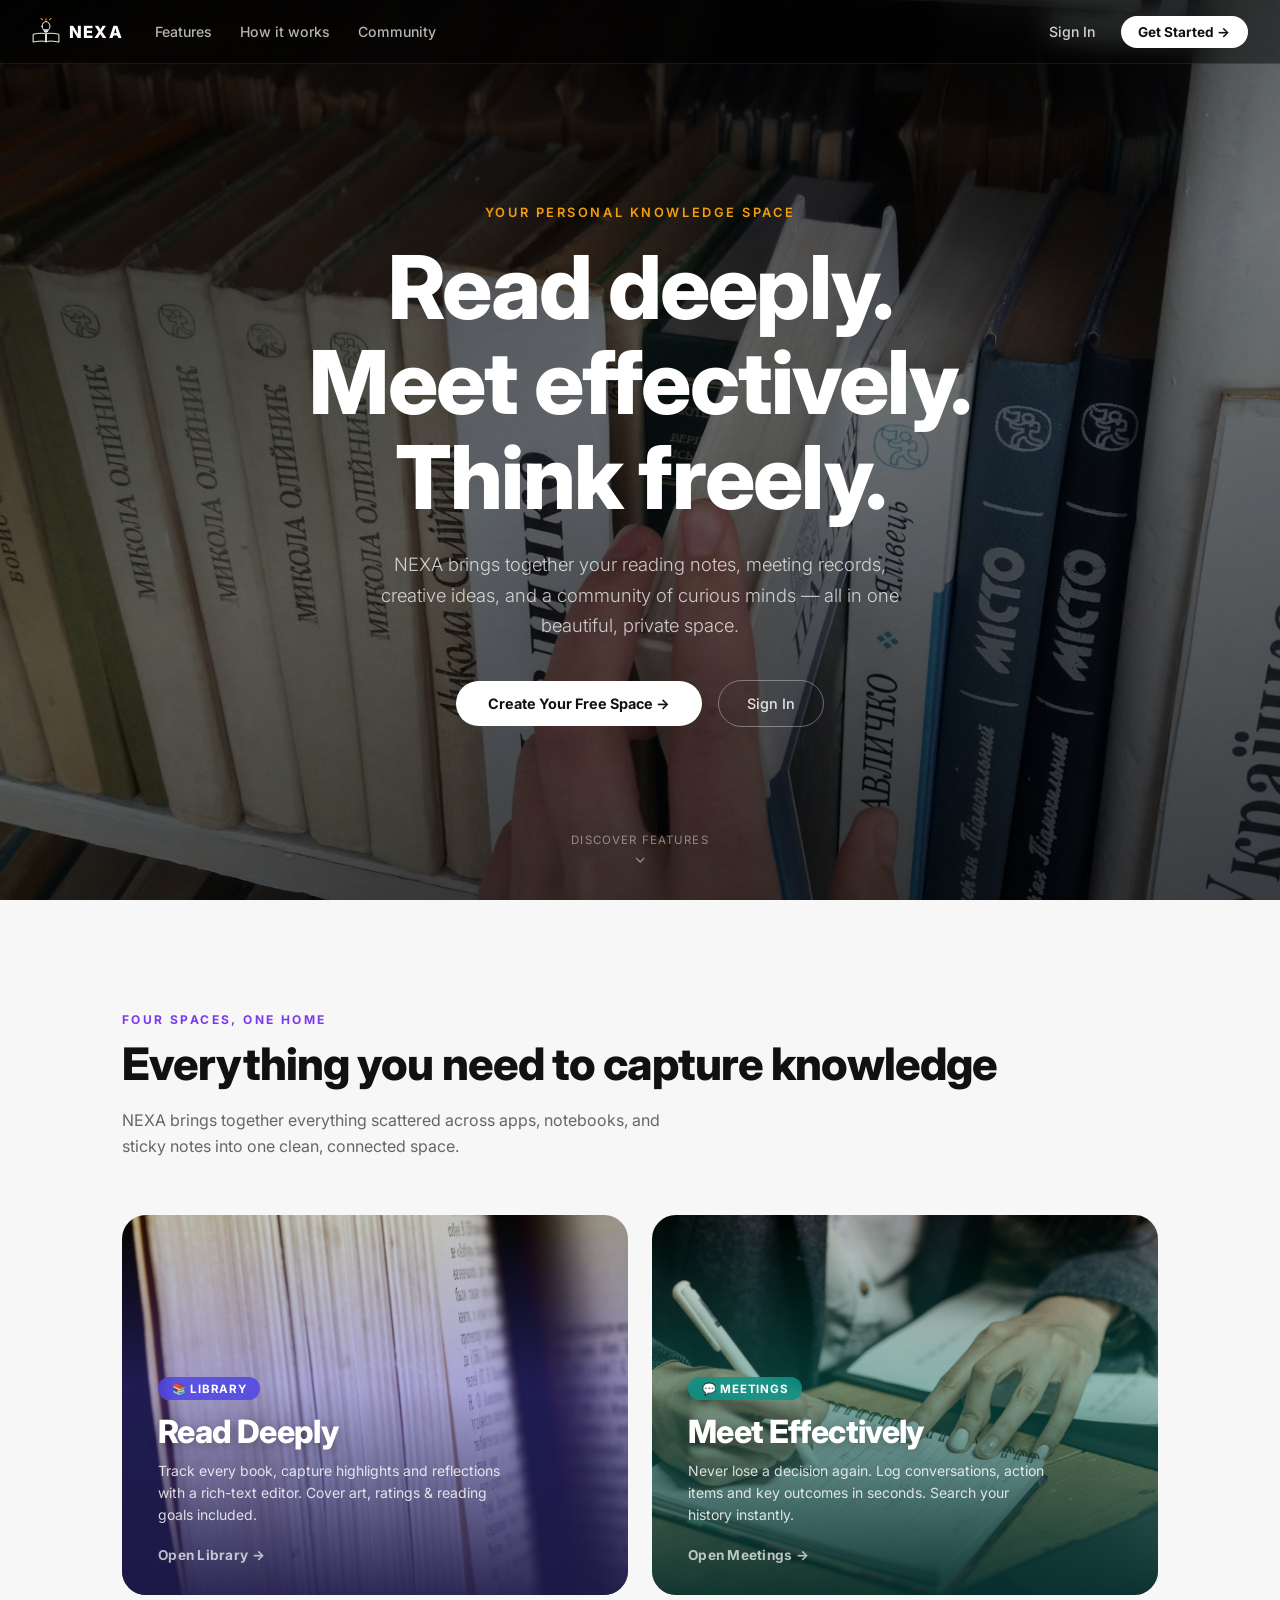
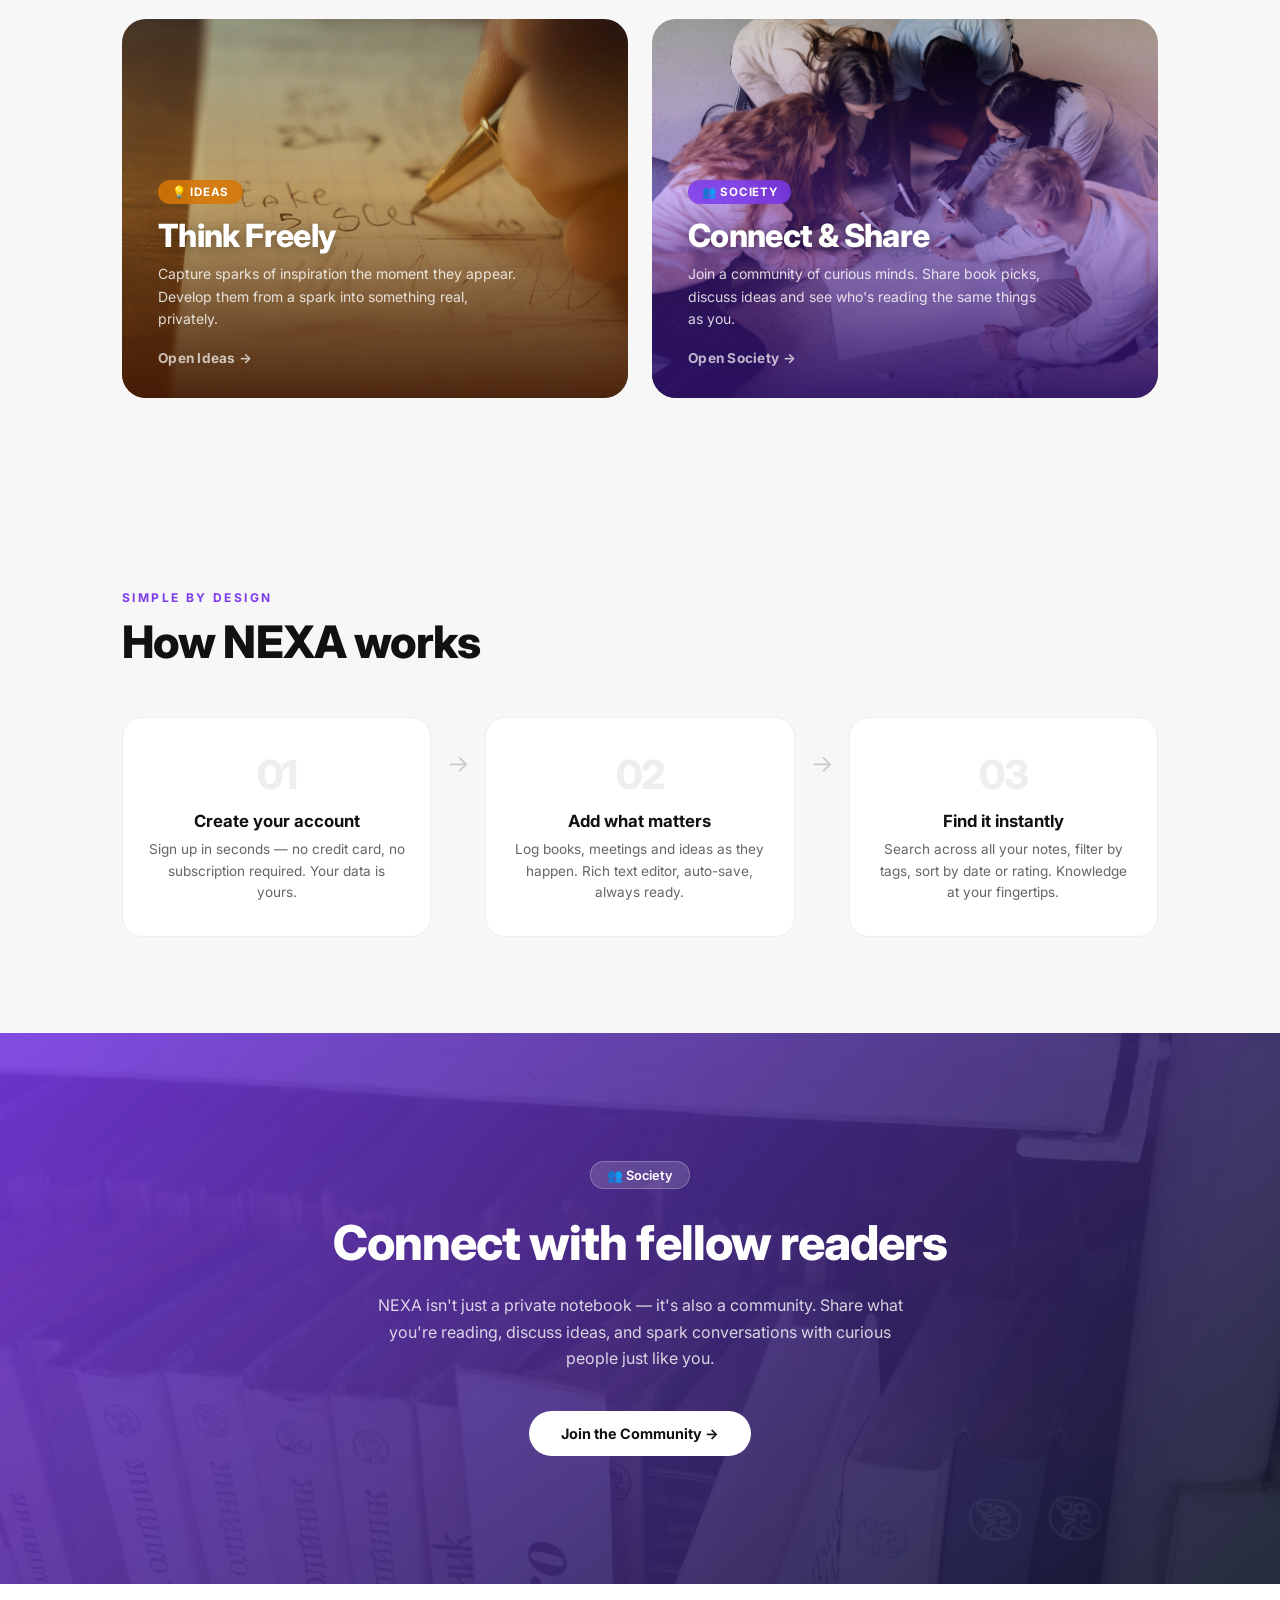
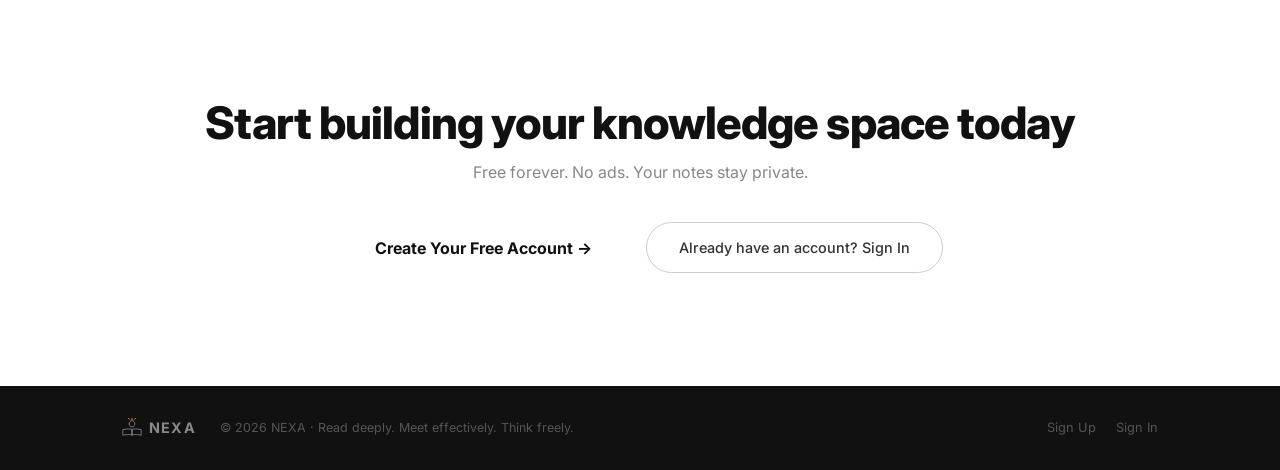
==== commit f09e7bdd: "Photo feature cards on landing page" ====
--- a/index.html
+++ b/index.html
@@ -71,63 +71,51 @@
       <h2 class="mkt-section-title">Everything you need to capture knowledge</h2>
       <p class="mkt-section-sub">NEXA brings together everything scattered across apps, notebooks, and sticky notes into one clean, connected space.</p>
 
-      <div class="mkt-features-grid">
-
-        <div class="mkt-feature-card fc-library">
-          <div class="fc-icon">
-            <svg width="28" height="28" viewBox="0 0 24 24" fill="none" stroke="currentColor" stroke-width="2" stroke-linecap="round" stroke-linejoin="round"><path d="M4 19.5A2.5 2.5 0 0 1 6.5 17H20"/><path d="M6.5 2H20v20H6.5A2.5 2.5 0 0 1 4 19.5v-15A2.5 2.5 0 0 1 6.5 2z"/></svg>
-          </div>
-          <h3>Library</h3>
-          <p>Track every book you read. Capture notes, highlights, and reflections with a full rich-text editor.</p>
-          <ul class="fc-list">
-            <li>Rich-text notes with formatting</li>
-            <li>Cover art, ratings & reading status</li>
-            <li>Annual reading goals & progress</li>
-            <li>Search, filter & tag your books</li>
-          </ul>
-        </div>
-
-        <div class="mkt-feature-card fc-meetings">
-          <div class="fc-icon">
-            <svg width="28" height="28" viewBox="0 0 24 24" fill="none" stroke="currentColor" stroke-width="2" stroke-linecap="round" stroke-linejoin="round"><path d="M21 15a2 2 0 0 1-2 2H7l-4 4V5a2 2 0 0 1 2-2h14a2 2 0 0 1 2 2z"/></svg>
-          </div>
-          <h3>Meetings</h3>
-          <p>Never lose a decision again. Log conversations, action items and key outcomes in seconds.</p>
-          <ul class="fc-list">
-            <li>Attendees & date tracking</li>
-            <li>Action items & follow-ups</li>
-            <li>Searchable conversation history</li>
-            <li>Upcoming vs. done status</li>
-          </ul>
-        </div>
-
-        <div class="mkt-feature-card fc-ideas">
-          <div class="fc-icon">
-            <svg width="28" height="28" viewBox="0 0 24 24" fill="none" stroke="currentColor" stroke-width="2" stroke-linecap="round" stroke-linejoin="round"><line x1="12" y1="2" x2="12" y2="4"/><circle cx="12" cy="12" r="4"/><line x1="19.07" y1="4.93" x2="17.66" y2="6.34"/><line x1="21" y1="12" x2="19" y2="12"/><line x1="4.93" y1="4.93" x2="6.34" y2="6.34"/><line x1="2" y1="12" x2="4" y2="12"/></svg>
-          </div>
-          <h3>Ideas</h3>
-          <p>Capture sparks of inspiration the moment they appear. Develop them from spark to reality.</p>
-          <ul class="fc-list">
-            <li>Instant idea capture</li>
-            <li>Categories: Work, Personal, Creative, Tech</li>
-            <li>Status tracking: Spark → Exploring → Done</li>
-            <li>Private brainstorm space</li>
-          </ul>
-        </div>
-
-        <div class="mkt-feature-card fc-society">
-          <div class="fc-icon">
-            <svg width="28" height="28" viewBox="0 0 24 24" fill="none" stroke="currentColor" stroke-width="2" stroke-linecap="round" stroke-linejoin="round"><path d="M17 21v-2a4 4 0 0 0-4-4H5a4 4 0 0 0-4 4v2"/><circle cx="9" cy="7" r="4"/><path d="M23 21v-2a4 4 0 0 0-3-3.87"/><path d="M16 3.13a4 4 0 0 1 0 7.75"/></svg>
-          </div>
-          <h3>Society</h3>
-          <p>Connect with other curious minds. Share book recommendations and ideas in a community chat.</p>
-          <ul class="fc-list">
-            <li>Community chat & discussions</li>
-            <li>See who's online in real time</li>
-            <li>Share book picks & sparks</li>
-            <li>Private notes stay private</li>
-          </ul>
-        </div>
+      <div class="mkt-img-grid">
+
+        <a href="login.html" class="mkt-img-card mkt-img-library">
+          <img src="img-library.jpg" alt="Library — books and reading">
+          <div class="mkt-img-overlay mkt-img-overlay-library"></div>
+          <div class="mkt-img-content">
+            <span class="mkt-img-badge badge-library">📚 Library</span>
+            <h3>Read Deeply</h3>
+            <p>Track every book, capture highlights and reflections with a rich-text editor. Cover art, ratings & reading goals included.</p>
+            <span class="mkt-img-arrow">Open Library →</span>
+          </div>
+        </a>
+
+        <a href="login.html" class="mkt-img-card mkt-img-meetings">
+          <img src="img-meetings.jpg" alt="Meetings — notes and decisions">
+          <div class="mkt-img-overlay mkt-img-overlay-meetings"></div>
+          <div class="mkt-img-content">
+            <span class="mkt-img-badge badge-meetings">💬 Meetings</span>
+            <h3>Meet Effectively</h3>
+            <p>Never lose a decision again. Log conversations, action items and key outcomes in seconds. Search your history instantly.</p>
+            <span class="mkt-img-arrow">Open Meetings →</span>
+          </div>
+        </a>
+
+        <a href="login.html" class="mkt-img-card mkt-img-ideas">
+          <img src="img-ideas.jpg" alt="Ideas — creative sparks">
+          <div class="mkt-img-overlay mkt-img-overlay-ideas"></div>
+          <div class="mkt-img-content">
+            <span class="mkt-img-badge badge-ideas">💡 Ideas</span>
+            <h3>Think Freely</h3>
+            <p>Capture sparks of inspiration the moment they appear. Develop them from a spark into something real, privately.</p>
+            <span class="mkt-img-arrow">Open Ideas →</span>
+          </div>
+        </a>
+
+        <a href="login.html" class="mkt-img-card mkt-img-society">
+          <img src="img-society.jpg" alt="Society — community and chat">
+          <div class="mkt-img-overlay mkt-img-overlay-society"></div>
+          <div class="mkt-img-content">
+            <span class="mkt-img-badge badge-society">👥 Society</span>
+            <h3>Connect & Share</h3>
+            <p>Join a community of curious minds. Share book picks, discuss ideas and see who's reading the same things as you.</p>
+            <span class="mkt-img-arrow">Open Society →</span>
+          </div>
+        </a>
 
       </div>
     </div>
--- a/landing.css
+++ b/landing.css
@@ -548,69 +548,139 @@
 
 /* ── Features section ── */
 .mkt-features {
-  padding: 7rem 0 5rem;
-  background: #fff;
-}
-.mkt-features-grid {
+  padding: 7rem 0 6rem;
+  background: #f7f7f8;
+}
+
+/* ── Image feature grid ── */
+.mkt-img-grid {
   display: grid;
-  grid-template-columns: repeat(4, 1fr);
+  grid-template-columns: repeat(2, 1fr);
   gap: 1.5rem;
 }
-.mkt-feature-card {
-  background: #fafafa;
-  border: 1px solid #eee;
-  border-radius: 20px;
-  padding: 2rem 1.75rem;
-  transition: transform .2s, box-shadow .2s;
-}
-.mkt-feature-card:hover { transform: translateY(-4px); box-shadow: 0 12px 40px rgba(0,0,0,.09); }
-.fc-icon {
-  width: 52px;
-  height: 52px;
-  border-radius: 14px;
-  display: flex;
-  align-items: center;
-  justify-content: center;
-  margin-bottom: 1.25rem;
-}
-.fc-library .fc-icon { background: #EEF2FF; color: #4F46E5; }
-.fc-meetings .fc-icon { background: #F0FDFA; color: #0D9488; }
-.fc-ideas .fc-icon { background: #FFFBEB; color: #D97706; }
-.fc-society .fc-icon { background: #EDE9FE; color: #7C3AED; }
-.fc-library { border-top: 3px solid #4F46E5; }
-.fc-meetings { border-top: 3px solid #0D9488; }
-.fc-ideas { border-top: 3px solid #D97706; }
-.fc-society { border-top: 3px solid #7C3AED; }
-.mkt-feature-card h3 {
-  font-size: 1.15rem;
-  font-weight: 700;
-  color: #111;
-  margin-bottom: .6rem;
-}
-.mkt-feature-card p {
+
+.mkt-img-card {
+  position: relative;
+  border-radius: 24px;
+  overflow: hidden;
+  aspect-ratio: 4 / 3;
+  text-decoration: none;
+  display: block;
+  cursor: pointer;
+}
+
+.mkt-img-card img {
+  position: absolute;
+  inset: 0;
+  width: 100%;
+  height: 100%;
+  object-fit: cover;
+  transition: transform .6s cubic-bezier(.25,.46,.45,.94);
+}
+.mkt-img-card:hover img { transform: scale(1.06); }
+
+/* Gradient overlays — dark at bottom, lighter at top */
+.mkt-img-overlay {
+  position: absolute;
+  inset: 0;
+  z-index: 1;
+}
+.mkt-img-overlay-library {
+  background: linear-gradient(
+    to top,
+    rgba(30, 27, 75, 0.92) 0%,
+    rgba(79, 70, 229, 0.35) 55%,
+    rgba(0, 0, 0, 0.1) 100%
+  );
+}
+.mkt-img-overlay-meetings {
+  background: linear-gradient(
+    to top,
+    rgba(4, 47, 46, 0.92) 0%,
+    rgba(13, 148, 136, 0.35) 55%,
+    rgba(0, 0, 0, 0.1) 100%
+  );
+}
+.mkt-img-overlay-ideas {
+  background: linear-gradient(
+    to top,
+    rgba(69, 26, 3, 0.92) 0%,
+    rgba(217, 119, 6, 0.35) 55%,
+    rgba(0, 0, 0, 0.1) 100%
+  );
+}
+.mkt-img-overlay-society {
+  background: linear-gradient(
+    to top,
+    rgba(46, 16, 101, 0.92) 0%,
+    rgba(124, 58, 237, 0.35) 55%,
+    rgba(0, 0, 0, 0.1) 100%
+  );
+}
+
+/* Card content — sits above overlay */
+.mkt-img-content {
+  position: absolute;
+  inset: 0;
+  z-index: 2;
+  display: flex;
+  flex-direction: column;
+  justify-content: flex-end;
+  padding: 2rem 2.25rem;
+  color: #fff;
+}
+
+.mkt-img-badge {
+  display: inline-flex;
+  align-items: center;
+  gap: .35rem;
+  padding: .3rem .85rem;
+  border-radius: 100px;
+  font-size: .72rem;
+  font-weight: 700;
+  letter-spacing: .07em;
+  text-transform: uppercase;
+  margin-bottom: .85rem;
+  width: fit-content;
+  backdrop-filter: blur(6px);
+  -webkit-backdrop-filter: blur(6px);
+}
+.badge-library  { background: rgba(79, 70, 229, 0.85);  color: #fff; }
+.badge-meetings { background: rgba(13, 148, 136, 0.85); color: #fff; }
+.badge-ideas    { background: rgba(217, 119, 6, 0.85);  color: #fff; }
+.badge-society  { background: rgba(124, 58, 237, 0.85); color: #fff; }
+
+.mkt-img-content h3 {
+  font-size: clamp(1.4rem, 2.5vw, 2rem);
+  font-weight: 800;
+  letter-spacing: -.02em;
+  line-height: 1.1;
+  margin-bottom: .65rem;
+  color: #fff;
+  text-shadow: 0 2px 12px rgba(0,0,0,.3);
+}
+
+.mkt-img-content p {
   font-size: .875rem;
-  color: #555;
+  color: rgba(255,255,255,.82);
   line-height: 1.6;
   margin-bottom: 1.25rem;
-}
-.fc-list {
-  list-style: none;
-  display: flex;
-  flex-direction: column;
-  gap: .45rem;
-}
-.fc-list li {
-  font-size: .8rem;
-  color: #666;
-  padding-left: 1.1rem;
-  position: relative;
-}
-.fc-list li::before {
-  content: '✓';
-  position: absolute;
-  left: 0;
-  color: #22C55E;
-  font-weight: 700;
+  max-width: 360px;
+}
+
+.mkt-img-arrow {
+  display: inline-flex;
+  align-items: center;
+  gap: .35rem;
+  font-size: .85rem;
+  font-weight: 700;
+  color: rgba(255,255,255,.7);
+  letter-spacing: .02em;
+  transition: color .25s, gap .25s;
+}
+.mkt-img-card:hover .mkt-img-arrow {
+  color: #fff;
+  gap: .6rem;
 }
 
 /* ── How it works ── */
@@ -754,7 +824,7 @@
 
 /* ── Responsive ── */
 @media (max-width: 900px) {
-  .mkt-features-grid { grid-template-columns: repeat(2, 1fr); }
+  .mkt-img-grid { grid-template-columns: repeat(2, 1fr); }
   .mkt-steps { flex-direction: column; gap: 1.5rem; }
   .mkt-step-arrow { transform: rotate(90deg); align-self: center; padding: 0; }
 }
@@ -770,7 +840,8 @@
     padding: 1.5rem 2rem;
     gap: 1.25rem;
   }
-  .mkt-features-grid { grid-template-columns: 1fr; }
+  .mkt-img-grid { grid-template-columns: 1fr; }
+  .mkt-img-card { aspect-ratio: 3 / 2; }
   .mkt-hero-cta { flex-direction: column; align-items: stretch; text-align: center; }
   .mkt-btn-primary, .mkt-btn-ghost { width: 100%; text-align: center; }
   .mkt-final-cta-btns { flex-direction: column; align-items: stretch; }
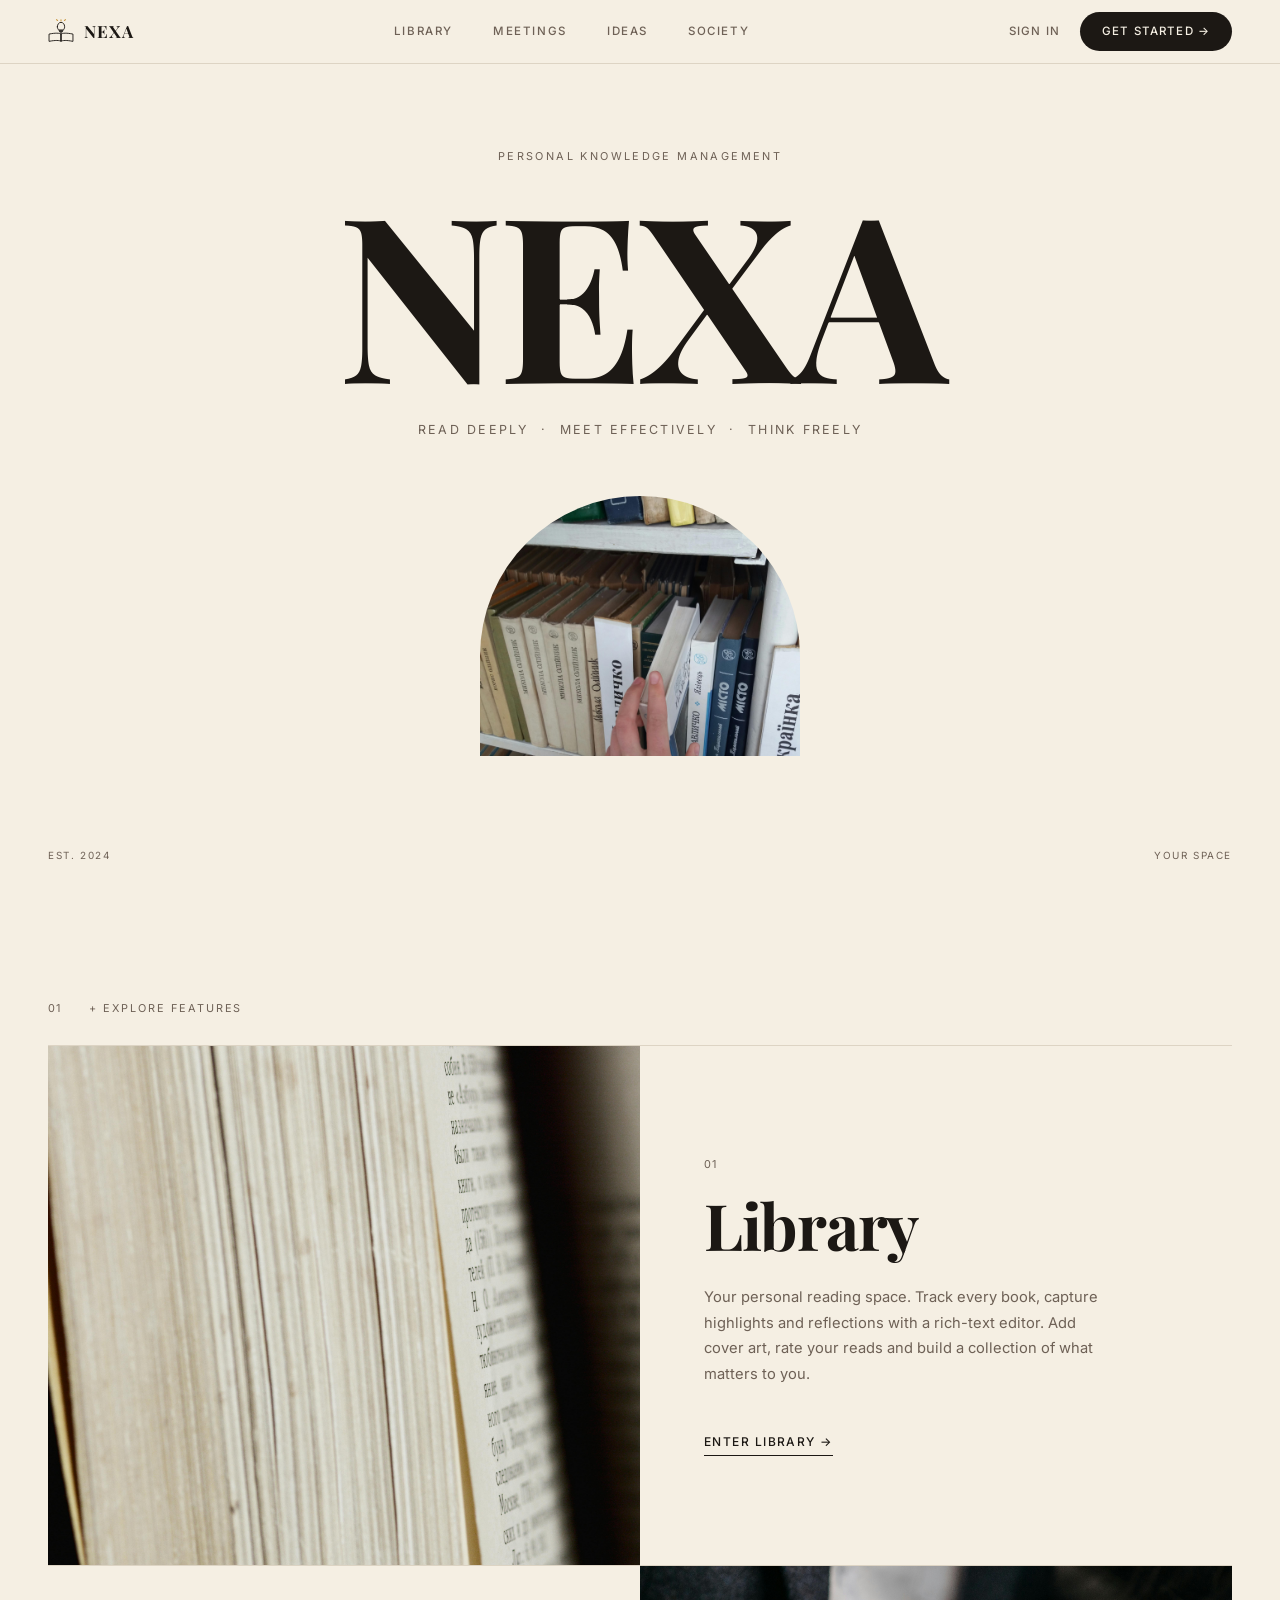
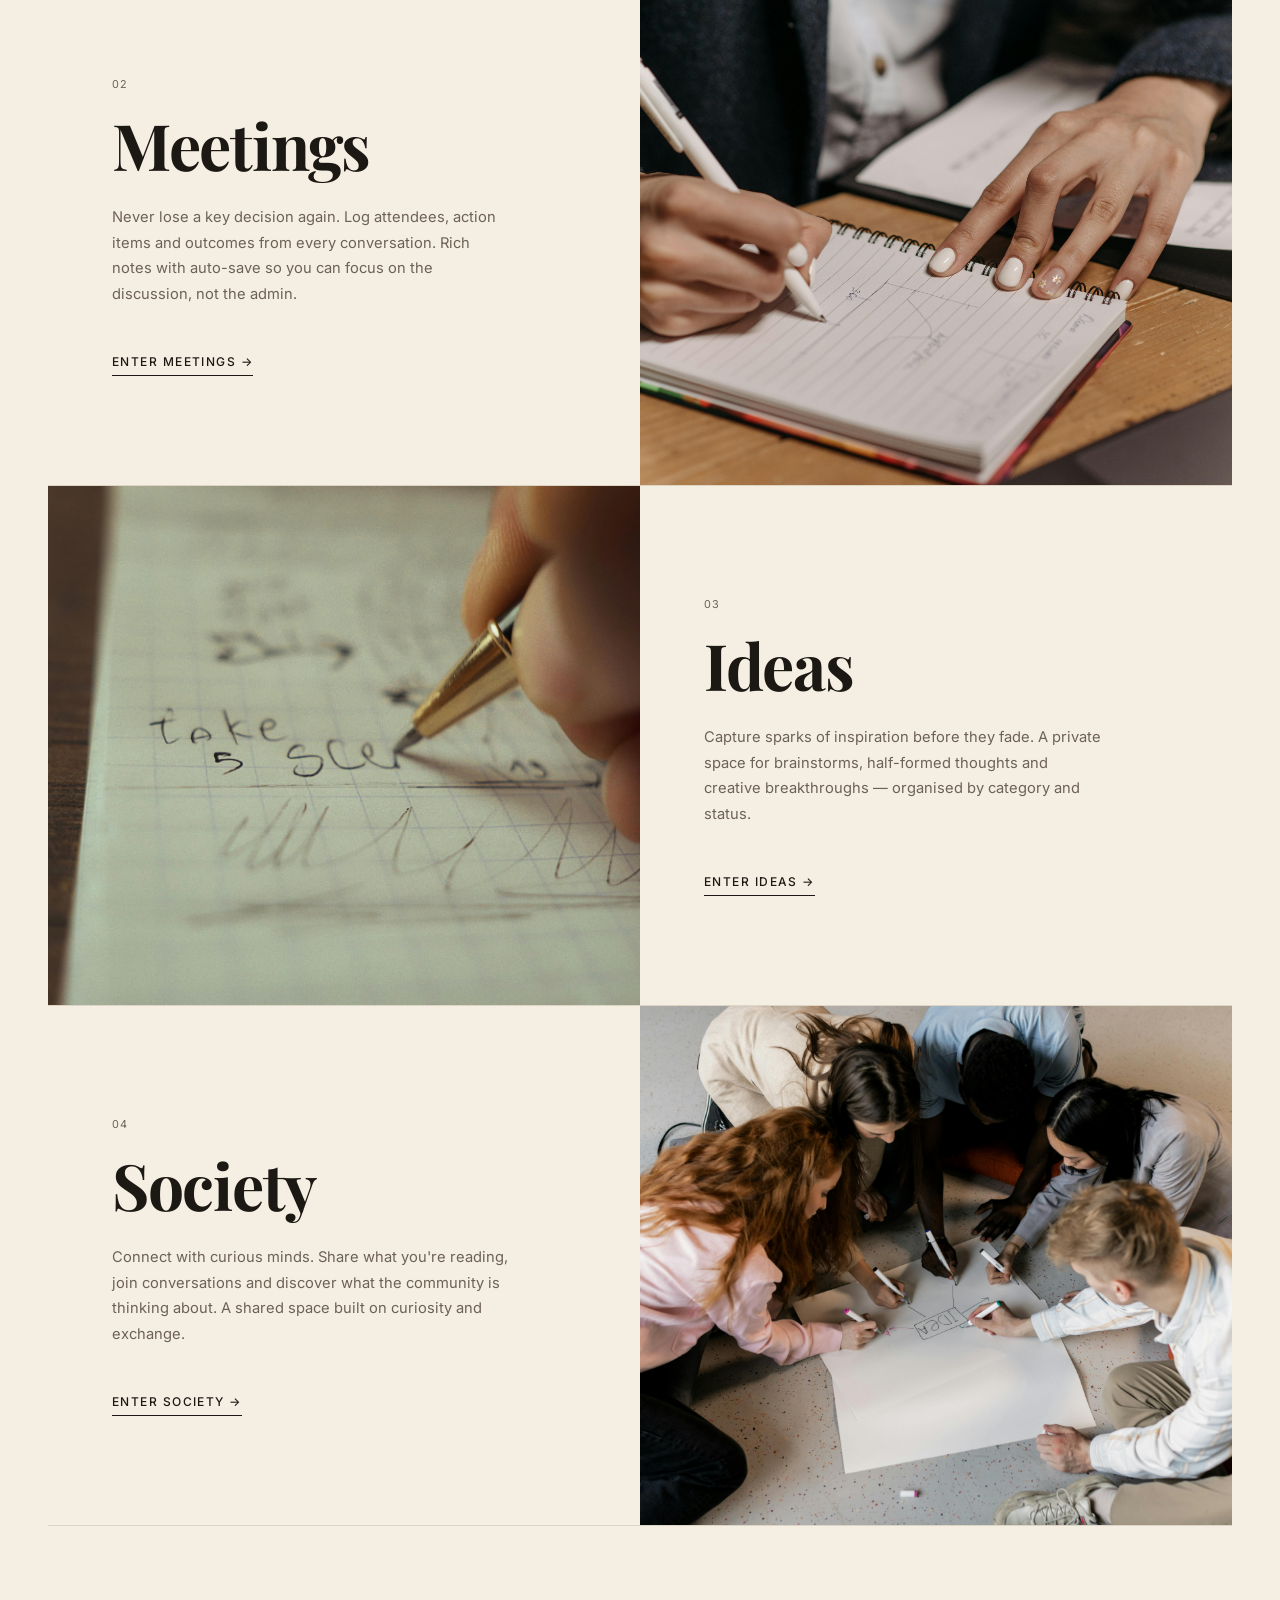
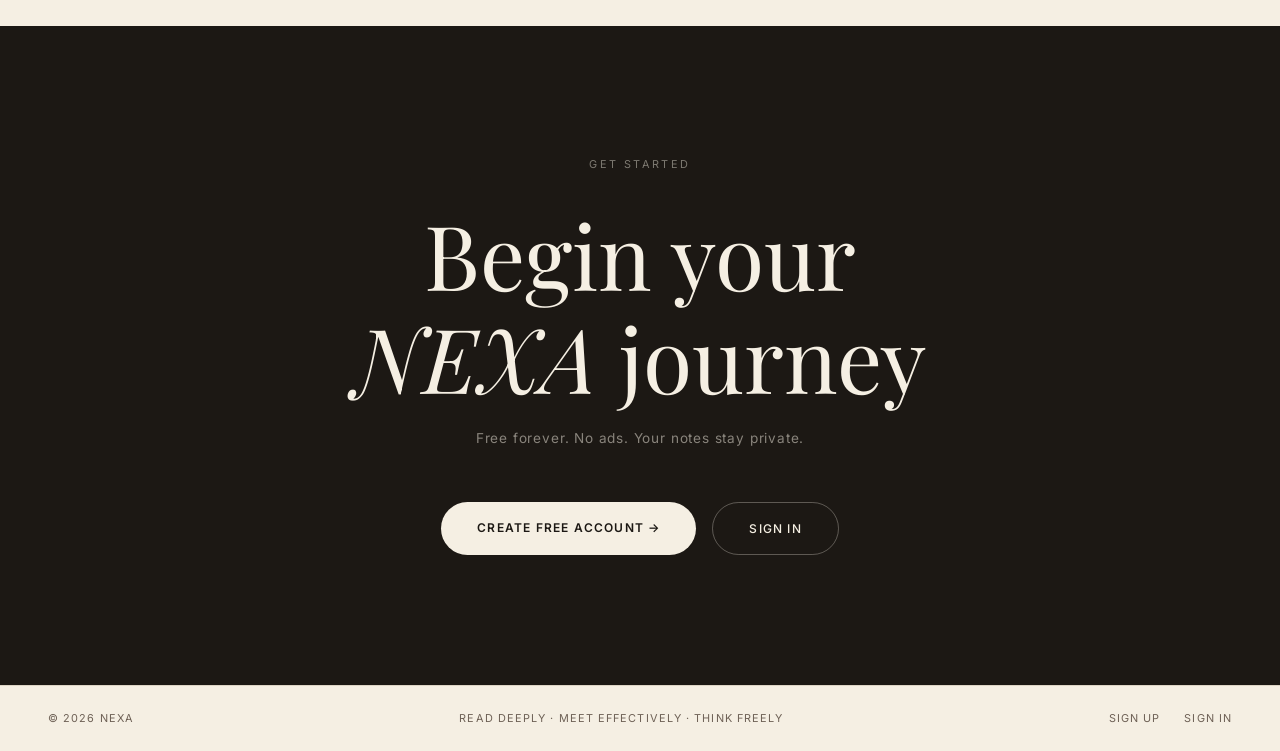
==== commit 6eb63876: "Redesign landing page — editorial CinchPR style" ====
--- a/index.html
+++ b/index.html
@@ -3,211 +3,146 @@
 <head>
   <meta charset="UTF-8">
   <meta name="viewport" content="width=device-width, initial-scale=1.0">
-  <title>NEXA — Read deeply. Meet effectively. Think freely.</title>
+  <title>NEXA — Read Deeply. Meet Effectively. Think Freely.</title>
   <link rel="preconnect" href="https://fonts.googleapis.com">
   <link rel="preconnect" href="https://fonts.gstatic.com" crossorigin>
-  <link href="https://fonts.googleapis.com/css2?family=Inter:wght@300;400;500;600;700;800&family=Noto+Sans+SC:wght@300;400;500;700&display=swap" rel="stylesheet">
+  <link href="https://fonts.googleapis.com/css2?family=Playfair+Display:ital,wght@0,400;0,700;1,400;1,700&family=Inter:wght@300;400;500;600&display=swap" rel="stylesheet">
   <link rel="stylesheet" href="landing.css">
   <link rel="icon" href="favicon.svg" type="image/svg+xml">
+  <script defer src="/_vercel/insights/script.js"></script>
 </head>
-<body class="landing-page marketing-page">
+<body>
 
-  <!-- ── TOP NAV ── -->
-  <nav class="mkt-nav">
-    <a href="index.html" class="mkt-nav-logo">
-      <svg width="28" height="28" viewBox="0 0 100 100" fill="none" stroke-linecap="round" stroke-linejoin="round">
-        <line x1="50" y1="3" x2="50" y2="8" stroke="#F59E0B" stroke-width="4"/>
-        <line x1="63" y1="6" x2="67" y2="2" stroke="#F59E0B" stroke-width="4"/>
-        <line x1="37" y1="6" x2="33" y2="2" stroke="#F59E0B" stroke-width="4"/>
-        <path d="M36 30 C36 20 42 13 50 13 C58 13 64 20 64 30 C64 36 61 40 58 43 L42 43 C39 40 36 36 36 30 Z" stroke="white" stroke-width="3.5"/>
-        <line x1="42" y1="43" x2="58" y2="43" stroke="white" stroke-width="3.5"/>
-        <line x1="44" y1="48" x2="56" y2="48" stroke="white" stroke-width="3.5"/>
-        <line x1="47" y1="53" x2="53" y2="53" stroke="white" stroke-width="3.5"/>
-        <path d="M50 57 C44 54 28 53 4 58 L4 86 C28 81 44 82 50 85 Z" stroke="white" stroke-width="3.5"/>
-        <path d="M50 57 C56 54 72 53 96 58 L96 86 C72 81 56 82 50 85 Z" stroke="white" stroke-width="3.5"/>
+  <!-- NAV -->
+  <nav class="ln-nav">
+    <a href="index.html" class="ln-logo">
+      <svg width="26" height="26" viewBox="0 0 100 100" fill="none" stroke-linecap="round" stroke-linejoin="round">
+        <line x1="50" y1="3" x2="50" y2="8" stroke="#C8963E" stroke-width="4"/>
+        <line x1="63" y1="6" x2="67" y2="2" stroke="#C8963E" stroke-width="4"/>
+        <line x1="37" y1="6" x2="33" y2="2" stroke="#C8963E" stroke-width="4"/>
+        <path d="M36 30 C36 20 42 13 50 13 C58 13 64 20 64 30 C64 36 61 40 58 43 L42 43 C39 40 36 36 36 30 Z" stroke="#1C1814" stroke-width="3.5"/>
+        <line x1="42" y1="43" x2="58" y2="43" stroke="#1C1814" stroke-width="3.5"/>
+        <line x1="44" y1="48" x2="56" y2="48" stroke="#1C1814" stroke-width="3.5"/>
+        <line x1="47" y1="53" x2="53" y2="53" stroke="#1C1814" stroke-width="3.5"/>
+        <path d="M50 57 C44 54 28 53 4 58 L4 86 C28 81 44 82 50 85 Z" stroke="#1C1814" stroke-width="3.5"/>
+        <path d="M50 57 C56 54 72 53 96 58 L96 86 C72 81 56 82 50 85 Z" stroke="#1C1814" stroke-width="3.5"/>
       </svg>
       <span>NEXA</span>
     </a>
-    <div class="mkt-nav-links">
-      <a href="#features">Features</a>
-      <a href="#how">How it works</a>
-      <a href="#community">Community</a>
+    <div class="ln-nav-links">
+      <a href="#library">Library</a>
+      <a href="#meetings">Meetings</a>
+      <a href="#ideas">Ideas</a>
+      <a href="#society">Society</a>
     </div>
-    <div class="mkt-nav-auth">
-      <a href="login.html" class="mkt-signin-btn">Sign In</a>
-      <a href="signup.html" class="mkt-start-btn">Get Started →</a>
+    <div class="ln-nav-auth">
+      <a href="login.html" class="ln-signin">Sign In</a>
+      <a href="signup.html" class="ln-start">Get Started →</a>
     </div>
-    <!-- Mobile hamburger -->
-    <button class="mkt-hamburger" id="mktHamburger" aria-label="Menu">
-      <span></span><span></span><span></span>
-    </button>
   </nav>
 
-  <!-- ── HERO ── -->
-  <section class="mkt-hero">
-    <div class="l-bg">
-      <img src="bookshelf.jpg" alt="" class="l-bg-img" onerror="this.style.display='none'">
-      <div class="l-bg-overlay mkt-hero-overlay"></div>
+  <!-- HERO -->
+  <section class="ln-hero">
+    <p class="ln-hero-eyebrow">Personal Knowledge Management</p>
+    <h1 class="ln-hero-title">NEXA</h1>
+    <p class="ln-hero-tagline">Read deeply &nbsp;·&nbsp; Meet effectively &nbsp;·&nbsp; Think freely</p>
+    <div class="ln-hero-arch">
+      <img src="bookshelf.jpg" alt="Books on a shelf" onerror="this.style.display='none'">
     </div>
-    <div class="mkt-hero-content">
-      <p class="mkt-hero-eyebrow">Your personal knowledge space</p>
-      <h1 class="mkt-hero-title">Read deeply.<br>Meet effectively.<br>Think freely.</h1>
-      <p class="mkt-hero-sub">NEXA brings together your reading notes, meeting records, creative ideas, and a community of curious minds — all in one beautiful, private space.</p>
-      <div class="mkt-hero-cta">
-        <a href="signup.html" class="mkt-btn-primary">Create Your Free Space →</a>
-        <a href="login.html" class="mkt-btn-ghost">Sign In</a>
+    <span class="ln-hero-corner ln-hero-corner--l">Est. 2024</span>
+    <span class="ln-hero-corner ln-hero-corner--r">Your Space</span>
+  </section>
+
+  <!-- FEATURES -->
+  <section class="ln-features">
+
+    <div class="ln-features-label">
+      <span class="ln-num">01</span>
+      <span class="ln-tag">+ Explore Features</span>
+    </div>
+
+    <!-- Library -->
+    <div class="ln-row" id="library">
+      <div class="ln-row-img">
+        <img src="img-library.jpg" alt="Library — open book pages">
+      </div>
+      <div class="ln-row-text">
+        <span class="ln-row-num">01</span>
+        <h2 class="ln-row-title">Library</h2>
+        <p class="ln-row-desc">Your personal reading space. Track every book, capture highlights and reflections with a rich-text editor. Add cover art, rate your reads and build a collection of what matters to you.</p>
+        <a href="login.html" class="ln-row-link">Enter Library →</a>
       </div>
     </div>
-    <div class="mkt-hero-scroll">
-      <span>Discover features</span>
-      <svg width="16" height="16" viewBox="0 0 24 24" fill="none" stroke="currentColor" stroke-width="2"><polyline points="6 9 12 15 18 9"/></svg>
+
+    <!-- Meetings -->
+    <div class="ln-row ln-row--flip" id="meetings">
+      <div class="ln-row-text">
+        <span class="ln-row-num">02</span>
+        <h2 class="ln-row-title">Meetings</h2>
+        <p class="ln-row-desc">Never lose a key decision again. Log attendees, action items and outcomes from every conversation. Rich notes with auto-save so you can focus on the discussion, not the admin.</p>
+        <a href="login.html" class="ln-row-link">Enter Meetings →</a>
+      </div>
+      <div class="ln-row-img">
+        <img src="img-meetings.jpg" alt="Meetings — writing in notebook">
+      </div>
+    </div>
+
+    <!-- Ideas -->
+    <div class="ln-row" id="ideas">
+      <div class="ln-row-img">
+        <img src="img-ideas.jpg" alt="Ideas — pen on paper">
+      </div>
+      <div class="ln-row-text">
+        <span class="ln-row-num">03</span>
+        <h2 class="ln-row-title">Ideas</h2>
+        <p class="ln-row-desc">Capture sparks of inspiration before they fade. A private space for brainstorms, half-formed thoughts and creative breakthroughs — organised by category and status.</p>
+        <a href="login.html" class="ln-row-link">Enter Ideas →</a>
+      </div>
+    </div>
+
+    <!-- Society -->
+    <div class="ln-row ln-row--flip" id="society">
+      <div class="ln-row-text">
+        <span class="ln-row-num">04</span>
+        <h2 class="ln-row-title">Society</h2>
+        <p class="ln-row-desc">Connect with curious minds. Share what you're reading, join conversations and discover what the community is thinking about. A shared space built on curiosity and exchange.</p>
+        <a href="login.html" class="ln-row-link">Enter Society →</a>
+      </div>
+      <div class="ln-row-img">
+        <img src="img-society.jpg" alt="Society — group brainstorming">
+      </div>
+    </div>
+
+  </section>
+
+  <!-- CTA -->
+  <section class="ln-cta">
+    <p class="ln-cta-eyebrow">Get Started</p>
+    <h2 class="ln-cta-title">Begin your<br><em>NEXA</em> journey</h2>
+    <p class="ln-cta-sub">Free forever. No ads. Your notes stay private.</p>
+    <div class="ln-cta-btns">
+      <a href="signup.html" class="ln-btn-light">Create Free Account →</a>
+      <a href="login.html" class="ln-btn-ghost">Sign In</a>
     </div>
   </section>
 
-  <!-- ── FEATURES ── -->
-  <section class="mkt-features" id="features">
-    <div class="mkt-container">
-      <p class="mkt-section-eyebrow">Four spaces, one home</p>
-      <h2 class="mkt-section-title">Everything you need to capture knowledge</h2>
-      <p class="mkt-section-sub">NEXA brings together everything scattered across apps, notebooks, and sticky notes into one clean, connected space.</p>
-
-      <div class="mkt-img-grid">
-
-        <a href="login.html" class="mkt-img-card mkt-img-library">
-          <img src="img-library.jpg" alt="Library — books and reading">
-          <div class="mkt-img-overlay mkt-img-overlay-library"></div>
-          <div class="mkt-img-content">
-            <span class="mkt-img-badge badge-library">📚 Library</span>
-            <h3>Read Deeply</h3>
-            <p>Track every book, capture highlights and reflections with a rich-text editor. Cover art, ratings & reading goals included.</p>
-            <span class="mkt-img-arrow">Open Library →</span>
-          </div>
-        </a>
-
-        <a href="login.html" class="mkt-img-card mkt-img-meetings">
-          <img src="img-meetings.jpg" alt="Meetings — notes and decisions">
-          <div class="mkt-img-overlay mkt-img-overlay-meetings"></div>
-          <div class="mkt-img-content">
-            <span class="mkt-img-badge badge-meetings">💬 Meetings</span>
-            <h3>Meet Effectively</h3>
-            <p>Never lose a decision again. Log conversations, action items and key outcomes in seconds. Search your history instantly.</p>
-            <span class="mkt-img-arrow">Open Meetings →</span>
-          </div>
-        </a>
-
-        <a href="login.html" class="mkt-img-card mkt-img-ideas">
-          <img src="img-ideas.jpg" alt="Ideas — creative sparks">
-          <div class="mkt-img-overlay mkt-img-overlay-ideas"></div>
-          <div class="mkt-img-content">
-            <span class="mkt-img-badge badge-ideas">💡 Ideas</span>
-            <h3>Think Freely</h3>
-            <p>Capture sparks of inspiration the moment they appear. Develop them from a spark into something real, privately.</p>
-            <span class="mkt-img-arrow">Open Ideas →</span>
-          </div>
-        </a>
-
-        <a href="login.html" class="mkt-img-card mkt-img-society">
-          <img src="img-society.jpg" alt="Society — community and chat">
-          <div class="mkt-img-overlay mkt-img-overlay-society"></div>
-          <div class="mkt-img-content">
-            <span class="mkt-img-badge badge-society">👥 Society</span>
-            <h3>Connect & Share</h3>
-            <p>Join a community of curious minds. Share book picks, discuss ideas and see who's reading the same things as you.</p>
-            <span class="mkt-img-arrow">Open Society →</span>
-          </div>
-        </a>
-
-      </div>
-    </div>
-  </section>
-
-  <!-- ── HOW IT WORKS ── -->
-  <section class="mkt-how" id="how">
-    <div class="mkt-container">
-      <p class="mkt-section-eyebrow">Simple by design</p>
-      <h2 class="mkt-section-title">How NEXA works</h2>
-      <div class="mkt-steps">
-        <div class="mkt-step">
-          <div class="mkt-step-num">01</div>
-          <h3>Create your account</h3>
-          <p>Sign up in seconds — no credit card, no subscription required. Your data is yours.</p>
-        </div>
-        <div class="mkt-step-arrow">→</div>
-        <div class="mkt-step">
-          <div class="mkt-step-num">02</div>
-          <h3>Add what matters</h3>
-          <p>Log books, meetings and ideas as they happen. Rich text editor, auto-save, always ready.</p>
-        </div>
-        <div class="mkt-step-arrow">→</div>
-        <div class="mkt-step">
-          <div class="mkt-step-num">03</div>
-          <h3>Find it instantly</h3>
-          <p>Search across all your notes, filter by tags, sort by date or rating. Knowledge at your fingertips.</p>
-        </div>
-      </div>
-    </div>
-  </section>
-
-  <!-- ── COMMUNITY ── -->
-  <section class="mkt-community" id="community">
-    <div class="mkt-community-bg">
-      <img src="bookshelf.jpg" alt="" onerror="this.style.display='none'">
-      <div class="mkt-community-overlay"></div>
-    </div>
-    <div class="mkt-container mkt-community-content">
-      <div class="mkt-community-badge">👥 Society</div>
-      <h2>Connect with fellow readers</h2>
-      <p>NEXA isn't just a private notebook — it's also a community. Share what you're reading, discuss ideas, and spark conversations with curious people just like you.</p>
-      <a href="signup.html" class="mkt-btn-primary">Join the Community →</a>
-    </div>
-  </section>
-
-  <!-- ── FINAL CTA ── -->
-  <section class="mkt-final-cta">
-    <div class="mkt-container">
-      <h2>Start building your knowledge space today</h2>
-      <p>Free forever. No ads. Your notes stay private.</p>
-      <div class="mkt-final-cta-btns">
-        <a href="signup.html" class="mkt-btn-primary mkt-btn-large">Create Your Free Account →</a>
-        <a href="login.html" class="mkt-btn-outline">Already have an account? Sign In</a>
-      </div>
-    </div>
-  </section>
-
-  <!-- ── FOOTER ── -->
-  <footer class="mkt-footer">
-    <div class="mkt-container mkt-footer-inner">
-      <a href="index.html" class="mkt-footer-logo">
-        <svg width="20" height="20" viewBox="0 0 100 100" fill="none" stroke-linecap="round" stroke-linejoin="round">
-          <line x1="50" y1="3" x2="50" y2="8" stroke="#F59E0B" stroke-width="5"/>
-          <line x1="63" y1="6" x2="67" y2="2" stroke="#F59E0B" stroke-width="5"/>
-          <line x1="37" y1="6" x2="33" y2="2" stroke="#F59E0B" stroke-width="5"/>
-          <path d="M36 30 C36 20 42 13 50 13 C58 13 64 20 64 30 C64 36 61 40 58 43 L42 43 C39 40 36 36 36 30 Z" stroke="#888" stroke-width="4"/>
-          <path d="M50 57 C44 54 28 53 4 58 L4 86 C28 81 44 82 50 85 Z" stroke="#888" stroke-width="4"/>
-          <path d="M50 57 C56 54 72 53 96 58 L96 86 C72 81 56 82 50 85 Z" stroke="#888" stroke-width="4"/>
-        </svg>
-        <span>NEXA</span>
-      </a>
-      <p class="mkt-footer-copy">© 2026 NEXA · Read deeply. Meet effectively. Think freely.</p>
-      <div class="mkt-footer-links">
-        <a href="signup.html">Sign Up</a>
-        <a href="login.html">Sign In</a>
-      </div>
+  <!-- FOOTER -->
+  <footer class="ln-footer">
+    <span>© 2026 NEXA</span>
+    <span>Read deeply · Meet effectively · Think freely</span>
+    <div class="ln-footer-links">
+      <a href="signup.html">Sign Up</a>
+      <a href="login.html">Sign In</a>
     </div>
   </footer>
 
-  <script defer src="/_vercel/insights/script.js"></script>
   <script>
-    // Smooth scroll for anchor links
+    // Smooth scroll
     document.querySelectorAll('a[href^="#"]').forEach(a => {
       a.addEventListener('click', e => {
-        const target = document.querySelector(a.getAttribute('href'));
-        if (target) { e.preventDefault(); target.scrollIntoView({behavior:'smooth'}); }
+        const t = document.querySelector(a.getAttribute('href'));
+        if (t) { e.preventDefault(); t.scrollIntoView({ behavior: 'smooth' }); }
       });
-    });
-    // Hamburger toggle
-    document.getElementById('mktHamburger')?.addEventListener('click', () => {
-      document.querySelector('.mkt-nav').classList.toggle('open');
     });
   </script>
 </body>
--- a/landing.css
+++ b/landing.css
@@ -1,850 +1,394 @@
-/* ── Landing page ─────────────────────────────────────────────────────────── */
-
+/* ── Reset ── */
 *, *::before, *::after { box-sizing: border-box; margin: 0; padding: 0; }
 
-body.landing-page {
-  font-family: 'Inter', 'Noto Sans SC', -apple-system, BlinkMacSystemFont, sans-serif;
-  min-height: 100dvh;
-  background: #0a0a0a;
-  overflow-x: hidden;
-}
-
-/* ── Background ─────────────────────────────────────────────────────────────── */
-.l-bg {
-  position: fixed; inset: 0; z-index: 0;
-  overflow: hidden;
-}
-.l-bg-img {
-  width: 100%; height: 100%;
-  object-fit: cover;
-  transform-origin: center center;
-  animation: kenBurns 24s ease-out both;
-}
-.l-bg-overlay {
-  position: absolute; inset: 0;
-  background: linear-gradient(
-    160deg,
-    rgba(0,0,0,.72) 0%,
-    rgba(0,0,0,.55) 50%,
-    rgba(0,0,0,.75) 100%
-  );
-}
-
-@keyframes kenBurns {
-  from { transform: scale(1); }
-  to   { transform: scale(1.08); }
-}
-
-/* ── Content wrapper ─────────────────────────────────────────────────────── */
-.l-content {
-  position: relative; z-index: 1;
-  min-height: 100dvh;
-  display: flex;
-  flex-direction: column;
-  align-items: center;
-  justify-content: center;
-  padding: 2rem 1.5rem;
-  text-align: center;
-  color: #fff;
-}
-
-/* ── Logo ─────────────────────────────────────────────────────────────────── */
-.l-logo {
-  display: flex;
-  align-items: center;
-  gap: .75rem;
-  margin-bottom: 3.5rem;
-  opacity: 0;
-  animation: fadeUp .7s ease both;
-  animation-delay: .1s;
-}
-.l-logo svg { color: #fff; }
-.l-logo-text {
-  font-size: 1.15rem;
+/* ── Variables ── */
+:root {
+  --cream:   #F5EFE3;
+  --dark:    #1C1814;
+  --mid:     #6E6156;
+  --border:  #DDD4C4;
+  --accent:  #C8963E;
+  --nav-h:   64px;
+}
+
+html { scroll-behavior: smooth; }
+
+body {
+  font-family: 'Inter', sans-serif;
+  background: var(--cream);
+  color: var(--dark);
+  line-height: 1.6;
+  -webkit-font-smoothing: antialiased;
+}
+
+/* ────────────────────────────────────────────
+   NAV
+──────────────────────────────────────────── */
+.ln-nav {
+  position: fixed;
+  inset: 0 0 auto 0;
+  z-index: 200;
+  height: var(--nav-h);
+  display: flex;
+  align-items: center;
+  justify-content: space-between;
+  padding: 0 48px;
+  background: var(--cream);
+  border-bottom: 1px solid var(--border);
+}
+
+.ln-logo {
+  display: flex;
+  align-items: center;
+  gap: 10px;
+  text-decoration: none;
+  font-family: 'Playfair Display', serif;
   font-weight: 700;
-  letter-spacing: .18em;
-  text-transform: uppercase;
-  color: #fff;
-}
-
-/* ── Hero text ───────────────────────────────────────────────────────────── */
-.l-hero { margin-bottom: 3rem; }
-
-.l-welcome {
-  font-size: clamp(.8rem, 2vw, 1rem);
-  font-weight: 400;
-  letter-spacing: .22em;
-  text-transform: uppercase;
-  color: rgba(255,255,255,.65);
-  margin-bottom: .75rem;
-  opacity: 0;
-  animation: fadeUp .8s ease both;
-  animation-delay: .45s;
-}
-
-.l-title {
-  font-size: clamp(3.5rem, 12vw, 8rem);
-  font-weight: 800;
-  letter-spacing: -.02em;
-  line-height: 1;
-  color: #fff;
-  margin-bottom: .6rem;
-  opacity: 0;
-  animation: fadeUp .9s ease both;
-  animation-delay: .9s;
-}
-
-.l-tagline {
-  font-size: clamp(.9rem, 2.5vw, 1.2rem);
-  font-weight: 300;
-  color: rgba(255,255,255,.7);
-  letter-spacing: .04em;
-  opacity: 0;
-  animation: fadeUp .8s ease both;
-  animation-delay: 1.4s;
-}
-
-/* ── CTA buttons ─────────────────────────────────────────────────────────── */
-.l-cta {
-  display: flex;
-  flex-direction: column;
-  align-items: center;
-  gap: .85rem;
-  opacity: 0;
-  animation: fadeUp .8s ease both;
-  animation-delay: 1.9s;
-}
-
-.l-btn-primary {
-  display: inline-block;
-  padding: .85rem 2.4rem;
-  background: #fff;
-  color: #111;
-  font-size: .9rem;
-  font-weight: 600;
-  letter-spacing: .04em;
-  text-decoration: none;
-  border-radius: 999px;
-  border: none;
-  cursor: pointer;
-  transition: background .2s, transform .15s;
-}
-.l-btn-primary:hover {
-  background: #e8e8e8;
-  transform: translateY(-2px);
-}
-
-.l-btn-secondary {
-  display: inline-block;
-  padding: .85rem 2.4rem;
-  background: transparent;
-  color: #fff;
-  font-size: .9rem;
-  font-weight: 500;
-  letter-spacing: .04em;
-  text-decoration: none;
-  border-radius: 999px;
-  border: 1.5px solid rgba(255,255,255,.45);
-  cursor: pointer;
-  transition: border-color .2s, background .2s, transform .15s;
-}
-.l-btn-secondary:hover {
-  border-color: rgba(255,255,255,.85);
-  background: rgba(255,255,255,.08);
-  transform: translateY(-2px);
-}
-
-.l-divider {
-  color: rgba(255,255,255,.4);
-  font-size: .78rem;
-  letter-spacing: .1em;
-}
-
-/* ── Footer ──────────────────────────────────────────────────────────────── */
-.l-footer {
-  position: fixed;
-  bottom: 1.5rem;
-  left: 0; right: 0;
-  text-align: center;
-  color: rgba(255,255,255,.3);
-  font-size: .72rem;
-  letter-spacing: .08em;
-  z-index: 1;
-  opacity: 0;
-  animation: fadeIn .6s ease both;
-  animation-delay: 2.6s;
-}
-
-/* ── Auth pages ──────────────────────────────────────────────────────────── */
-body.auth-page {
-  font-family: 'Inter', 'Noto Sans SC', -apple-system, BlinkMacSystemFont, sans-serif;
-  min-height: 100dvh;
-  background: #0a0a0a;
-  display: flex;
-  align-items: center;
-  justify-content: center;
-  padding: 2rem 1rem;
-}
-body.auth-page .l-bg { position: fixed; inset: 0; z-index: 0; }
-
-.auth-card {
-  position: relative; z-index: 1;
-  background: rgba(255,255,255,.06);
-  backdrop-filter: blur(20px);
-  -webkit-backdrop-filter: blur(20px);
-  border: 1px solid rgba(255,255,255,.12);
-  border-radius: 1.25rem;
-  padding: 2.5rem 2rem;
-  width: 100%;
-  max-width: 400px;
-  color: #fff;
-  opacity: 0;
-  animation: fadeUp .6s ease both;
-  animation-delay: .1s;
-}
-
-.auth-logo {
-  display: flex;
-  align-items: center;
-  gap: .6rem;
-  margin-bottom: 1.75rem;
-}
-.auth-logo-text {
-  font-size: 1rem;
-  font-weight: 700;
-  letter-spacing: .18em;
-  text-transform: uppercase;
-}
-.auth-back {
-  display: inline-flex;
-  align-items: center;
-  gap: .35rem;
-  color: rgba(255,255,255,.5);
-  font-size: .78rem;
-  text-decoration: none;
-  margin-bottom: 1.75rem;
-  transition: color .2s;
-}
-.auth-back:hover { color: rgba(255,255,255,.9); }
-
-.auth-title {
-  font-size: 1.55rem;
-  font-weight: 700;
-  margin-bottom: .4rem;
-  letter-spacing: -.02em;
-}
-.auth-sub {
-  font-size: .85rem;
-  color: rgba(255,255,255,.5);
-  margin-bottom: 2rem;
-  line-height: 1.5;
-}
-
-.auth-form { display: flex; flex-direction: column; gap: 1rem; }
-
-.auth-field label {
-  display: block;
-  font-size: .75rem;
-  font-weight: 600;
-  letter-spacing: .08em;
-  text-transform: uppercase;
-  color: rgba(255,255,255,.5);
-  margin-bottom: .4rem;
-}
-.auth-field input {
-  width: 100%;
-  padding: .75rem 1rem;
-  background: rgba(255,255,255,.07);
-  border: 1px solid rgba(255,255,255,.14);
-  border-radius: .6rem;
-  color: #fff;
-  font-size: .9rem;
-  font-family: inherit;
-  outline: none;
-  transition: border-color .2s, background .2s;
-}
-.auth-field input:focus {
-  border-color: rgba(255,255,255,.45);
-  background: rgba(255,255,255,.1);
-}
-.auth-field input::placeholder { color: rgba(255,255,255,.25); }
-
-.auth-error {
-  font-size: .82rem;
-  color: #f87171;
-  min-height: 1.2em;
-  margin-top: -.25rem;
-}
-
-.auth-submit {
-  width: 100%;
-  padding: .85rem;
-  margin-top: .5rem;
-  background: #fff;
-  color: #111;
-  font-size: .9rem;
-  font-weight: 700;
-  letter-spacing: .04em;
-  border: none;
-  border-radius: .6rem;
-  cursor: pointer;
-  transition: background .2s, transform .15s;
-}
-.auth-submit:hover:not(:disabled) { background: #e8e8e8; transform: translateY(-1px); }
-.auth-submit:disabled { opacity: .5; cursor: not-allowed; }
-
-.auth-switch {
-  text-align: center;
-  font-size: .82rem;
-  color: rgba(255,255,255,.45);
-  margin-top: 1rem;
-}
-.auth-switch a {
-  color: rgba(255,255,255,.9);
-  text-decoration: none;
-  font-weight: 600;
-}
-.auth-switch a:hover { text-decoration: underline; }
-
-/* ── Shared animations ───────────────────────────────────────────────────── */
-@keyframes fadeUp {
-  from { opacity: 0; transform: translateY(22px); }
-  to   { opacity: 1; transform: translateY(0); }
-}
-@keyframes fadeIn {
-  from { opacity: 0; }
-  to   { opacity: 1; }
-}
-
-/* ── Responsive ──────────────────────────────────────────────────────────── */
-@media (max-width: 480px) {
-  .l-content { padding: 1.5rem 1.25rem; }
-  .l-logo { margin-bottom: 2.5rem; }
-  .l-hero { margin-bottom: 2rem; }
-  .l-cta { width: 100%; }
-  .l-btn-primary, .l-btn-secondary { width: 100%; text-align: center; padding: .8rem 1.5rem; }
-  .auth-card { padding: 1.75rem 1.25rem; margin: 0 .5rem; }
-  .auth-title { font-size: 1.35rem; }
-  .auth-field input { font-size: .875rem; padding: .7rem .875rem; }
-  .auth-submit { padding: .8rem; font-size: .875rem; }
-}
-
-@media (max-width: 360px) {
-  .auth-card { padding: 1.5rem 1rem; margin: 0 .25rem; }
-  .l-title { font-size: clamp(3rem, 18vw, 4rem); }
-}
-
-/* ════════════════════════════════════════════════════════════════════════════
-   MARKETING / LANDING PAGE
-   ════════════════════════════════════════════════════════════════════════════ */
-body.marketing-page { background: #fff; overflow-x: hidden; }
-
-/* ── Top nav ── */
-.mkt-nav {
-  position: fixed;
-  top: 0; left: 0; right: 0;
-  z-index: 100;
-  display: flex;
-  align-items: center;
-  padding: 0 2rem;
-  height: 64px;
-  background: rgba(0,0,0,.45);
-  backdrop-filter: blur(14px);
-  -webkit-backdrop-filter: blur(14px);
-  border-bottom: 1px solid rgba(255,255,255,.08);
-  gap: 2rem;
-}
-.mkt-nav-logo {
-  display: flex;
-  align-items: center;
-  gap: .55rem;
-  text-decoration: none;
-  color: #fff;
-  font-weight: 800;
   font-size: 1.05rem;
-  letter-spacing: .08em;
+  color: var(--dark);
+  letter-spacing: 0.06em;
   flex-shrink: 0;
 }
-.mkt-nav-links {
-  display: flex;
-  align-items: center;
-  gap: 1.75rem;
-  flex: 1;
-}
-.mkt-nav-links a {
-  color: rgba(255,255,255,.7);
-  text-decoration: none;
-  font-size: .88rem;
-  font-weight: 500;
-  transition: color .2s;
-}
-.mkt-nav-links a:hover { color: #fff; }
-.mkt-nav-auth {
-  display: flex;
-  align-items: center;
-  gap: .75rem;
-}
-.mkt-signin-btn {
-  color: rgba(255,255,255,.8);
-  text-decoration: none;
-  font-size: .88rem;
-  font-weight: 500;
-  padding: .45rem .85rem;
+
+.ln-nav-links {
+  display: flex;
+  gap: 40px;
+}
+
+.ln-nav-links a {
+  text-decoration: none;
+  font-size: 0.72rem;
+  font-weight: 500;
+  letter-spacing: 0.14em;
+  text-transform: uppercase;
+  color: var(--mid);
+  transition: color 0.2s;
+}
+.ln-nav-links a:hover { color: var(--dark); }
+
+.ln-nav-auth {
+  display: flex;
+  align-items: center;
+  gap: 20px;
+  flex-shrink: 0;
+}
+
+.ln-signin {
+  text-decoration: none;
+  font-size: 0.72rem;
+  font-weight: 500;
+  letter-spacing: 0.1em;
+  text-transform: uppercase;
+  color: var(--mid);
+  transition: color 0.2s;
+}
+.ln-signin:hover { color: var(--dark); }
+
+.ln-start {
+  text-decoration: none;
+  background: var(--dark);
+  color: var(--cream);
+  font-size: 0.72rem;
+  font-weight: 500;
+  letter-spacing: 0.1em;
+  text-transform: uppercase;
+  padding: 10px 22px;
   border-radius: 100px;
-  transition: background .2s, color .2s;
-}
-.mkt-signin-btn:hover { background: rgba(255,255,255,.1); color: #fff; }
-.mkt-start-btn {
-  background: #fff;
-  color: #111;
-  text-decoration: none;
-  font-size: .85rem;
-  font-weight: 700;
-  padding: .5rem 1.1rem;
-  border-radius: 100px;
-  transition: background .2s, transform .15s;
-}
-.mkt-start-btn:hover { background: #e8e8e8; transform: translateY(-1px); }
-.mkt-hamburger { display: none; }
-
-/* ── Hero ── */
-.mkt-hero {
-  position: relative;
-  min-height: 100dvh;
+  transition: opacity 0.2s;
+}
+.ln-start:hover { opacity: 0.75; }
+
+/* ────────────────────────────────────────────
+   HERO
+──────────────────────────────────────────── */
+.ln-hero {
+  padding-top: var(--nav-h);
+  min-height: 100vh;
   display: flex;
   flex-direction: column;
   align-items: center;
   justify-content: center;
   text-align: center;
-  color: #fff;
-  padding: 7rem 1.5rem 5rem;
-}
-.mkt-hero-overlay {
-  background: linear-gradient(160deg, rgba(0,0,0,.75) 0%, rgba(0,0,0,.5) 50%, rgba(0,0,0,.72) 100%) !important;
-}
-.mkt-hero-content { position: relative; z-index: 1; max-width: 760px; }
-.mkt-hero-eyebrow {
-  font-size: .8rem;
-  font-weight: 600;
-  letter-spacing: .2em;
-  text-transform: uppercase;
-  color: #F59E0B;
-  margin-bottom: 1.25rem;
-  opacity: 0;
-  animation: fadeUp .7s ease both .1s;
-}
-.mkt-hero-title {
-  font-size: clamp(2.8rem, 7vw, 5.5rem);
-  font-weight: 800;
-  line-height: 1.08;
-  letter-spacing: -.02em;
-  margin-bottom: 1.5rem;
-  opacity: 0;
-  animation: fadeUp .8s ease both .4s;
-}
-.mkt-hero-sub {
-  font-size: clamp(.95rem, 2.2vw, 1.15rem);
-  font-weight: 300;
-  color: rgba(255,255,255,.75);
-  line-height: 1.65;
-  max-width: 560px;
-  margin: 0 auto 2.5rem;
-  opacity: 0;
-  animation: fadeUp .8s ease both .85s;
-}
-.mkt-hero-cta {
-  display: flex;
-  align-items: center;
-  justify-content: center;
-  gap: 1rem;
-  flex-wrap: wrap;
-  opacity: 0;
-  animation: fadeUp .8s ease both 1.25s;
-}
-.mkt-btn-primary {
-  display: inline-block;
-  padding: .85rem 2rem;
-  background: #fff;
-  color: #111;
-  font-size: .9rem;
+  position: relative;
+  overflow: hidden;
+  padding-bottom: 60px;
+}
+
+.ln-hero-eyebrow {
+  font-size: 0.68rem;
+  letter-spacing: 0.22em;
+  text-transform: uppercase;
+  color: var(--mid);
+  margin-bottom: 20px;
+}
+
+.ln-hero-title {
+  font-family: 'Playfair Display', serif;
+  font-size: clamp(6rem, 18vw, 16rem);
   font-weight: 700;
-  text-decoration: none;
-  border-radius: 100px;
-  transition: background .2s, transform .15s;
-  border: none;
-  cursor: pointer;
-}
-.mkt-btn-primary:hover { background: #e8e8e8; transform: translateY(-2px); }
-.mkt-btn-large { padding: 1rem 2.4rem; font-size: 1rem; }
-.mkt-btn-ghost {
-  display: inline-block;
-  padding: .85rem 1.75rem;
-  background: transparent;
-  color: rgba(255,255,255,.85);
-  font-size: .9rem;
-  font-weight: 500;
-  text-decoration: none;
-  border-radius: 100px;
-  border: 1.5px solid rgba(255,255,255,.35);
-  transition: border-color .2s, background .2s, transform .15s;
-}
-.mkt-btn-ghost:hover { border-color: rgba(255,255,255,.8); background: rgba(255,255,255,.07); transform: translateY(-2px); }
-.mkt-btn-outline {
-  display: inline-block;
-  padding: 1rem 2rem;
-  background: transparent;
-  color: #333;
-  font-size: .9rem;
-  font-weight: 500;
-  text-decoration: none;
-  border-radius: 100px;
-  border: 1.5px solid #ccc;
-  transition: border-color .2s;
-}
-.mkt-btn-outline:hover { border-color: #999; }
-.mkt-hero-scroll {
-  position: absolute;
-  bottom: 2rem;
-  left: 50%;
-  transform: translateX(-50%);
-  z-index: 1;
-  display: flex;
-  flex-direction: column;
-  align-items: center;
-  gap: .3rem;
-  color: rgba(255,255,255,.45);
-  font-size: .72rem;
-  letter-spacing: .1em;
-  text-transform: uppercase;
-  animation: fadeIn 1s ease both 2.5s;
-  opacity: 0;
-}
-
-/* ── Shared section styles ── */
-.mkt-container { max-width: 1100px; margin: 0 auto; padding: 0 2rem; }
-.mkt-section-eyebrow {
-  font-size: .75rem;
-  font-weight: 700;
-  letter-spacing: .2em;
-  text-transform: uppercase;
-  color: #7C3AED;
-  margin-bottom: .75rem;
-}
-.mkt-section-title {
-  font-size: clamp(1.8rem, 4vw, 2.8rem);
-  font-weight: 800;
-  color: #111;
-  letter-spacing: -.02em;
-  margin-bottom: 1rem;
-  line-height: 1.15;
-}
-.mkt-section-sub {
-  font-size: 1rem;
-  color: #666;
-  line-height: 1.65;
-  max-width: 560px;
-  margin-bottom: 3.5rem;
-}
-
-/* ── Features section ── */
-.mkt-features {
-  padding: 7rem 0 6rem;
-  background: #f7f7f8;
-}
-
-/* ── Image feature grid ── */
-.mkt-img-grid {
-  display: grid;
-  grid-template-columns: repeat(2, 1fr);
-  gap: 1.5rem;
-}
-
-.mkt-img-card {
-  position: relative;
-  border-radius: 24px;
+  line-height: 0.9;
+  color: var(--dark);
+  letter-spacing: -0.02em;
+  margin-bottom: 28px;
+}
+
+.ln-hero-tagline {
+  font-size: 0.78rem;
+  letter-spacing: 0.18em;
+  text-transform: uppercase;
+  color: var(--mid);
+  margin-bottom: 56px;
+}
+
+.ln-hero-arch {
+  width: 320px;
+  height: 260px;
+  border-radius: 180px 180px 0 0;
   overflow: hidden;
-  aspect-ratio: 4 / 3;
-  text-decoration: none;
-  display: block;
-  cursor: pointer;
-}
-
-.mkt-img-card img {
-  position: absolute;
-  inset: 0;
-  width: 100%;
-  height: 100%;
-  object-fit: cover;
-  transition: transform .6s cubic-bezier(.25,.46,.45,.94);
-}
-.mkt-img-card:hover img { transform: scale(1.06); }
-
-/* Gradient overlays — dark at bottom, lighter at top */
-.mkt-img-overlay {
-  position: absolute;
-  inset: 0;
-  z-index: 1;
-}
-.mkt-img-overlay-library {
-  background: linear-gradient(
-    to top,
-    rgba(30, 27, 75, 0.92) 0%,
-    rgba(79, 70, 229, 0.35) 55%,
-    rgba(0, 0, 0, 0.1) 100%
-  );
-}
-.mkt-img-overlay-meetings {
-  background: linear-gradient(
-    to top,
-    rgba(4, 47, 46, 0.92) 0%,
-    rgba(13, 148, 136, 0.35) 55%,
-    rgba(0, 0, 0, 0.1) 100%
-  );
-}
-.mkt-img-overlay-ideas {
-  background: linear-gradient(
-    to top,
-    rgba(69, 26, 3, 0.92) 0%,
-    rgba(217, 119, 6, 0.35) 55%,
-    rgba(0, 0, 0, 0.1) 100%
-  );
-}
-.mkt-img-overlay-society {
-  background: linear-gradient(
-    to top,
-    rgba(46, 16, 101, 0.92) 0%,
-    rgba(124, 58, 237, 0.35) 55%,
-    rgba(0, 0, 0, 0.1) 100%
-  );
-}
-
-/* Card content — sits above overlay */
-.mkt-img-content {
-  position: absolute;
-  inset: 0;
-  z-index: 2;
-  display: flex;
-  flex-direction: column;
-  justify-content: flex-end;
-  padding: 2rem 2.25rem;
-  color: #fff;
-}
-
-.mkt-img-badge {
-  display: inline-flex;
-  align-items: center;
-  gap: .35rem;
-  padding: .3rem .85rem;
-  border-radius: 100px;
-  font-size: .72rem;
-  font-weight: 700;
-  letter-spacing: .07em;
-  text-transform: uppercase;
-  margin-bottom: .85rem;
-  width: fit-content;
-  backdrop-filter: blur(6px);
-  -webkit-backdrop-filter: blur(6px);
-}
-.badge-library  { background: rgba(79, 70, 229, 0.85);  color: #fff; }
-.badge-meetings { background: rgba(13, 148, 136, 0.85); color: #fff; }
-.badge-ideas    { background: rgba(217, 119, 6, 0.85);  color: #fff; }
-.badge-society  { background: rgba(124, 58, 237, 0.85); color: #fff; }
-
-.mkt-img-content h3 {
-  font-size: clamp(1.4rem, 2.5vw, 2rem);
-  font-weight: 800;
-  letter-spacing: -.02em;
-  line-height: 1.1;
-  margin-bottom: .65rem;
-  color: #fff;
-  text-shadow: 0 2px 12px rgba(0,0,0,.3);
-}
-
-.mkt-img-content p {
-  font-size: .875rem;
-  color: rgba(255,255,255,.82);
-  line-height: 1.6;
-  margin-bottom: 1.25rem;
-  max-width: 360px;
-}
-
-.mkt-img-arrow {
-  display: inline-flex;
-  align-items: center;
-  gap: .35rem;
-  font-size: .85rem;
-  font-weight: 700;
-  color: rgba(255,255,255,.7);
-  letter-spacing: .02em;
-  transition: color .25s, gap .25s;
-}
-.mkt-img-card:hover .mkt-img-arrow {
-  color: #fff;
-  gap: .6rem;
-}
-
-/* ── How it works ── */
-.mkt-how {
-  padding: 6rem 0;
-  background: #f7f7f8;
-}
-.mkt-steps {
-  display: flex;
-  align-items: flex-start;
-  gap: 1rem;
-  margin-top: 3rem;
-}
-.mkt-step {
-  flex: 1;
-  text-align: center;
-  padding: 2rem 1.5rem;
-  background: #fff;
-  border-radius: 20px;
-  border: 1px solid #eee;
-}
-.mkt-step-num {
-  font-size: 2.5rem;
-  font-weight: 800;
-  color: #eee;
-  letter-spacing: -.04em;
-  margin-bottom: .75rem;
-}
-.mkt-step h3 {
-  font-size: 1.05rem;
-  font-weight: 700;
-  color: #111;
-  margin-bottom: .5rem;
-}
-.mkt-step p { font-size: .85rem; color: #666; line-height: 1.6; }
-.mkt-step-arrow {
-  font-size: 1.5rem;
-  color: #ccc;
-  padding-top: 2rem;
   flex-shrink: 0;
 }
-
-/* ── Community section ── */
-.mkt-community {
-  position: relative;
-  padding: 8rem 0;
-  color: #fff;
-  text-align: center;
-  overflow: hidden;
-}
-.mkt-community-bg {
-  position: absolute;
-  inset: 0;
-}
-.mkt-community-bg img {
+.ln-hero-arch img {
   width: 100%;
   height: 100%;
   object-fit: cover;
   object-position: center 30%;
 }
-.mkt-community-overlay {
+
+.ln-hero-corner {
   position: absolute;
-  inset: 0;
-  background: linear-gradient(135deg, rgba(124,58,237,.85) 0%, rgba(17,24,39,.9) 100%);
-}
-.mkt-community-content {
+  font-size: 0.62rem;
+  letter-spacing: 0.16em;
+  text-transform: uppercase;
+  color: var(--mid);
+  bottom: 36px;
+}
+.ln-hero-corner--l { left: 48px; }
+.ln-hero-corner--r { right: 48px; }
+
+/* ────────────────────────────────────────────
+   FEATURES
+──────────────────────────────────────────── */
+.ln-features {
+  max-width: 1280px;
+  margin: 0 auto;
+  padding: 100px 48px;
+}
+
+.ln-features-label {
+  display: flex;
+  align-items: center;
+  gap: 28px;
+  padding-bottom: 28px;
+  border-bottom: 1px solid var(--border);
+  margin-bottom: 0;
+}
+
+.ln-num {
+  font-size: 0.68rem;
+  letter-spacing: 0.1em;
+  color: var(--mid);
+}
+.ln-tag {
+  font-size: 0.68rem;
+  letter-spacing: 0.18em;
+  text-transform: uppercase;
+  color: var(--mid);
+}
+
+/* Feature Row */
+.ln-row {
+  display: grid;
+  grid-template-columns: 1fr 1fr;
+  min-height: 520px;
+  border-bottom: 1px solid var(--border);
+  overflow: hidden;
+}
+
+.ln-row-img {
+  overflow: hidden;
   position: relative;
-  z-index: 1;
-}
-.mkt-community-badge {
-  display: inline-block;
-  padding: .35rem 1rem;
-  background: rgba(255,255,255,.15);
-  border: 1px solid rgba(255,255,255,.25);
+}
+.ln-row-img img {
+  width: 100%;
+  height: 100%;
+  object-fit: cover;
+  display: block;
+  transition: transform 0.7s ease;
+}
+.ln-row:hover .ln-row-img img { transform: scale(1.04); }
+
+.ln-row-text {
+  padding: 72px 64px;
+  display: flex;
+  flex-direction: column;
+  justify-content: center;
+  background: var(--cream);
+}
+
+.ln-row--flip .ln-row-text { order: -1; }
+
+.ln-row-num {
+  display: block;
+  font-size: 0.68rem;
+  letter-spacing: 0.12em;
+  color: var(--mid);
+  margin-bottom: 20px;
+}
+
+.ln-row-title {
+  font-family: 'Playfair Display', serif;
+  font-size: clamp(2.8rem, 5vw, 5rem);
+  font-weight: 700;
+  line-height: 1;
+  letter-spacing: -0.02em;
+  color: var(--dark);
+  margin-bottom: 28px;
+}
+
+.ln-row-desc {
+  font-size: 0.92rem;
+  color: var(--mid);
+  line-height: 1.75;
+  max-width: 400px;
+  margin-bottom: 44px;
+}
+
+.ln-row-link {
+  display: inline-flex;
+  align-items: center;
+  gap: 8px;
+  text-decoration: none;
+  color: var(--dark);
+  font-size: 0.75rem;
+  font-weight: 500;
+  letter-spacing: 0.12em;
+  text-transform: uppercase;
+  border-bottom: 1px solid var(--dark);
+  padding-bottom: 4px;
+  width: fit-content;
+  transition: gap 0.25s ease, opacity 0.2s;
+}
+.ln-row-link:hover { gap: 16px; opacity: 0.6; }
+
+/* ────────────────────────────────────────────
+   CTA
+──────────────────────────────────────────── */
+.ln-cta {
+  background: var(--dark);
+  color: var(--cream);
+  text-align: center;
+  padding: 130px 48px;
+}
+
+.ln-cta-eyebrow {
+  font-size: 0.68rem;
+  letter-spacing: 0.22em;
+  text-transform: uppercase;
+  color: rgba(245,239,227,0.45);
+  margin-bottom: 28px;
+}
+
+.ln-cta-title {
+  font-family: 'Playfair Display', serif;
+  font-size: clamp(3rem, 7vw, 6rem);
+  font-weight: 400;
+  line-height: 1.15;
+  color: var(--cream);
+  margin-bottom: 20px;
+}
+.ln-cta-title em { font-style: italic; }
+
+.ln-cta-sub {
+  font-size: 0.85rem;
+  color: rgba(245,239,227,0.5);
+  letter-spacing: 0.06em;
+  margin-bottom: 52px;
+}
+
+.ln-cta-btns {
+  display: flex;
+  gap: 16px;
+  justify-content: center;
+  flex-wrap: wrap;
+}
+
+.ln-btn-light {
+  text-decoration: none;
+  background: var(--cream);
+  color: var(--dark);
+  font-size: 0.75rem;
+  font-weight: 600;
+  letter-spacing: 0.1em;
+  text-transform: uppercase;
+  padding: 16px 36px;
   border-radius: 100px;
-  font-size: .8rem;
-  font-weight: 600;
-  margin-bottom: 1.5rem;
-}
-.mkt-community-content h2 {
-  font-size: clamp(2rem, 4vw, 3rem);
-  font-weight: 800;
-  margin-bottom: 1.25rem;
-  letter-spacing: -.02em;
-}
-.mkt-community-content p {
-  font-size: 1rem;
-  color: rgba(255,255,255,.8);
-  max-width: 540px;
-  margin: 0 auto 2.5rem;
-  line-height: 1.65;
-}
-
-/* ── Final CTA ── */
-.mkt-final-cta {
-  padding: 7rem 0;
-  text-align: center;
-  background: #fff;
-}
-.mkt-final-cta h2 {
-  font-size: clamp(1.8rem, 4vw, 2.8rem);
-  font-weight: 800;
-  color: #111;
-  letter-spacing: -.02em;
-  margin-bottom: .75rem;
-}
-.mkt-final-cta p { font-size: 1rem; color: #888; margin-bottom: 2.5rem; }
-.mkt-final-cta-btns {
-  display: flex;
-  align-items: center;
-  justify-content: center;
-  gap: 1rem;
-  flex-wrap: wrap;
-}
-
-/* ── Footer ── */
-.mkt-footer {
-  background: #111;
-  padding: 2rem 0;
-}
-.mkt-footer-inner {
-  display: flex;
-  align-items: center;
-  gap: 1.5rem;
-  flex-wrap: wrap;
-}
-.mkt-footer-logo {
-  display: flex;
-  align-items: center;
-  gap: .45rem;
-  text-decoration: none;
-  color: #888;
-  font-weight: 700;
-  font-size: .9rem;
-  letter-spacing: .08em;
-}
-.mkt-footer-copy { font-size: .78rem; color: #555; flex: 1; }
-.mkt-footer-links { display: flex; gap: 1.25rem; }
-.mkt-footer-links a { font-size: .8rem; color: #555; text-decoration: none; transition: color .2s; }
-.mkt-footer-links a:hover { color: #aaa; }
-
-/* ── Responsive ── */
+  transition: opacity 0.2s;
+}
+.ln-btn-light:hover { opacity: 0.85; }
+
+.ln-btn-ghost {
+  text-decoration: none;
+  border: 1px solid rgba(245,239,227,0.3);
+  color: var(--cream);
+  font-size: 0.75rem;
+  font-weight: 500;
+  letter-spacing: 0.1em;
+  text-transform: uppercase;
+  padding: 16px 36px;
+  border-radius: 100px;
+  transition: border-color 0.2s;
+}
+.ln-btn-ghost:hover { border-color: var(--cream); }
+
+/* ────────────────────────────────────────────
+   FOOTER
+──────────────────────────────────────────── */
+.ln-footer {
+  display: flex;
+  align-items: center;
+  justify-content: space-between;
+  padding: 24px 48px;
+  border-top: 1px solid var(--border);
+  background: var(--cream);
+}
+.ln-footer span,
+.ln-footer a {
+  font-size: 0.68rem;
+  letter-spacing: 0.1em;
+  text-transform: uppercase;
+  color: var(--mid);
+  text-decoration: none;
+}
+.ln-footer a:hover { color: var(--dark); }
+.ln-footer-links { display: flex; gap: 24px; }
+
+/* ────────────────────────────────────────────
+   MOBILE
+──────────────────────────────────────────── */
 @media (max-width: 900px) {
-  .mkt-img-grid { grid-template-columns: repeat(2, 1fr); }
-  .mkt-steps { flex-direction: column; gap: 1.5rem; }
-  .mkt-step-arrow { transform: rotate(90deg); align-self: center; padding: 0; }
-}
-@media (max-width: 640px) {
-  .mkt-nav-links { display: none; }
-  .mkt-nav.open .mkt-nav-links {
-    display: flex;
+  .ln-nav { padding: 0 24px; }
+  .ln-nav-links { display: none; }
+
+  .ln-hero-title { font-size: clamp(4.5rem, 22vw, 10rem); }
+  .ln-hero-arch { width: 240px; height: 200px; }
+  .ln-hero-corner { display: none; }
+
+  .ln-features { padding: 60px 24px; }
+
+  .ln-row {
+    grid-template-columns: 1fr;
+    min-height: auto;
+  }
+  .ln-row--flip .ln-row-text { order: 0; }
+  .ln-row-img { height: 300px; }
+  .ln-row-text { padding: 48px 24px; }
+  .ln-row-desc { max-width: 100%; }
+
+  .ln-cta { padding: 80px 24px; }
+
+  .ln-footer {
     flex-direction: column;
-    position: absolute;
-    top: 64px;
-    left: 0; right: 0;
-    background: rgba(0,0,0,.95);
-    padding: 1.5rem 2rem;
-    gap: 1.25rem;
+    gap: 12px;
+    text-align: center;
   }
-  .mkt-img-grid { grid-template-columns: 1fr; }
-  .mkt-img-card { aspect-ratio: 3 / 2; }
-  .mkt-hero-cta { flex-direction: column; align-items: stretch; text-align: center; }
-  .mkt-btn-primary, .mkt-btn-ghost { width: 100%; text-align: center; }
-  .mkt-final-cta-btns { flex-direction: column; align-items: stretch; }
-  .mkt-btn-outline { text-align: center; }
-  .mkt-footer-inner { flex-direction: column; text-align: center; }
-}
+}
